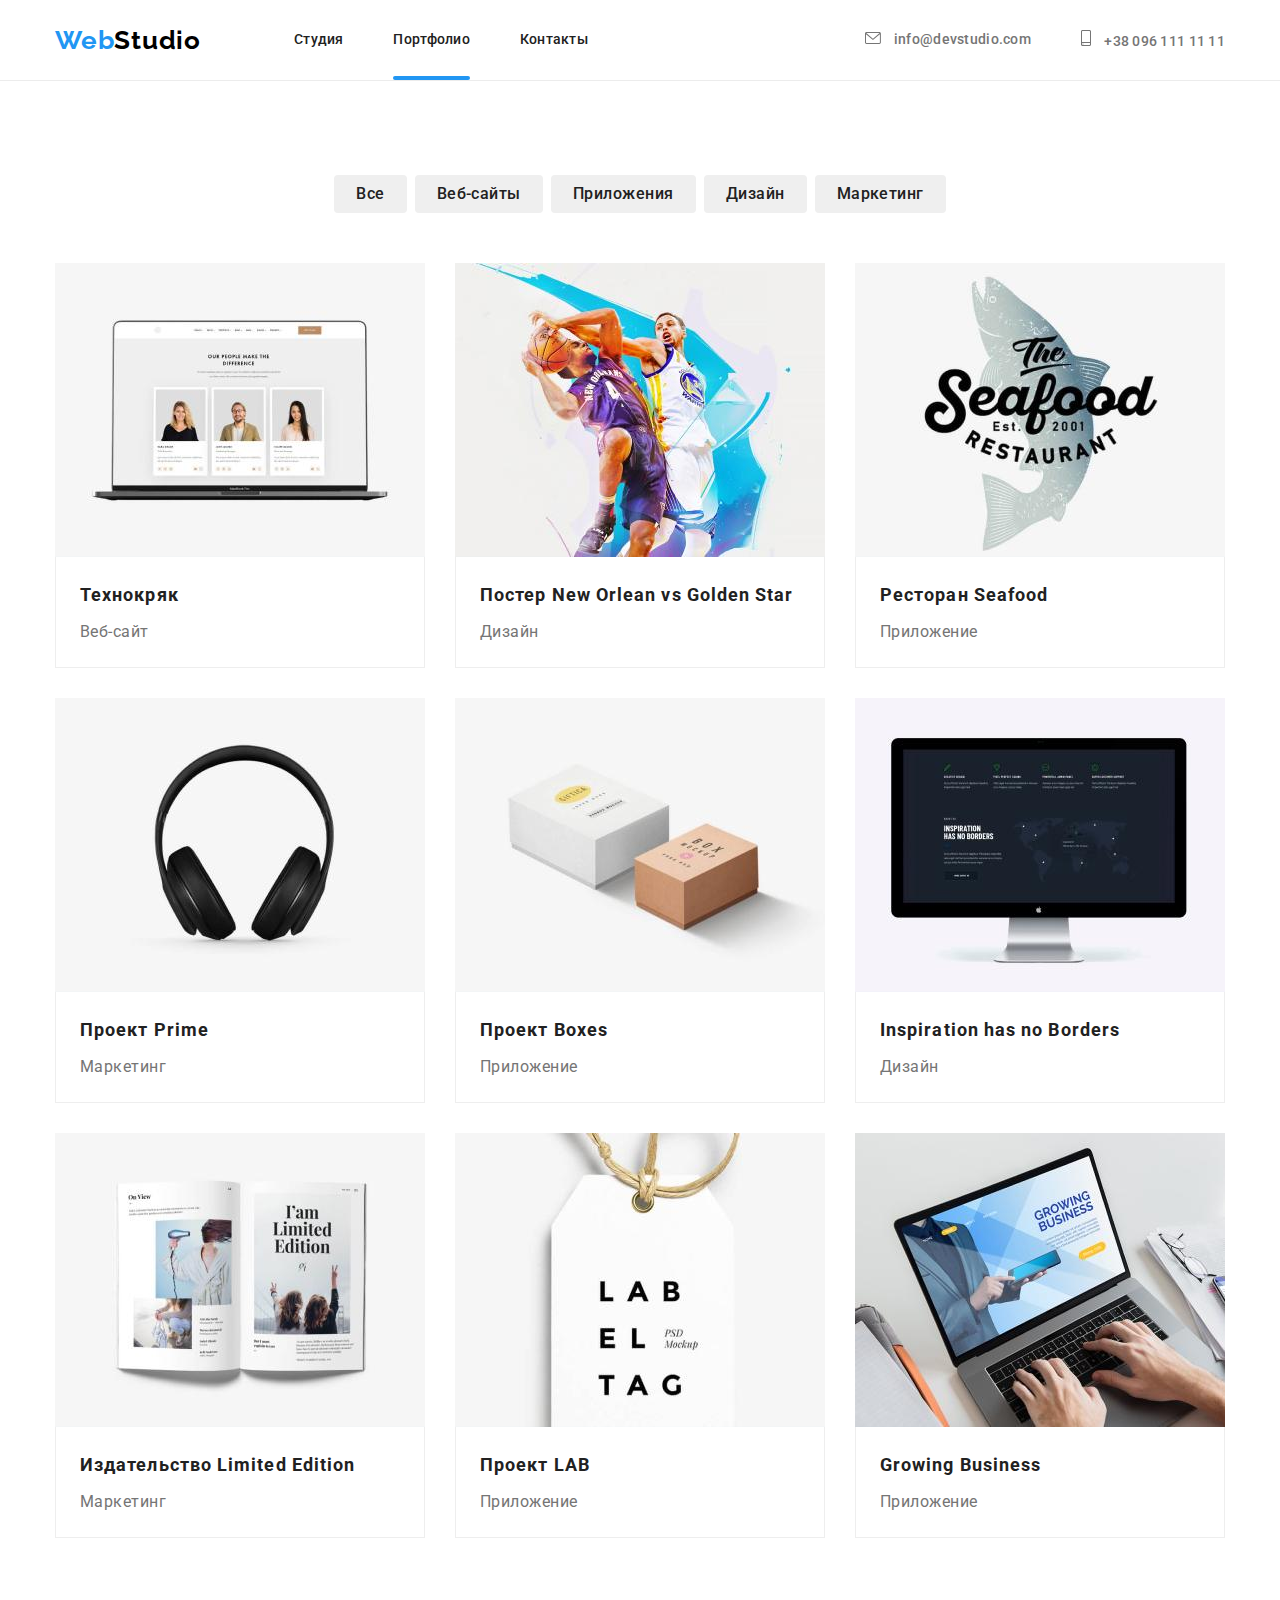
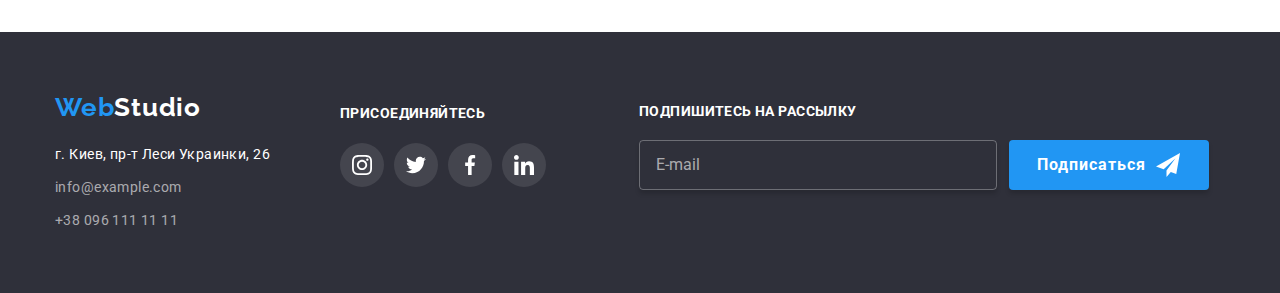
==== portfolio.html @ a926e2f0 "homework#7" ====
<!DOCTYPE html>
<html lang="ru">
  <head>
    <meta charset="UTF-8" />
    <meta http-equiv="X-UA-Compatible" content="IE=edge" />
    <meta name="viewport" content="width=device-width, initial-scale=1.0" />
    <link rel="preconnect" href="https://fonts.googleapis.com" />
    <link rel="preconnect" href="https://fonts.gstatic.com" crossorigin />
    <link
      href="https://fonts.googleapis.com/css2?family=Raleway:wght@700&family=Roboto:wght@400;500;700;900&display=swap"
      rel="stylesheet"
    />
    <title>Portfolio</title>
    <link
      rel="stylesheet"
      href="https://cdnjs.cloudflare.com/ajax/libs/modern-normalize/1.1.0/modern-normalize.css"
      integrity="sha512-Y0MM+V6ymRKN2zStTqzQ227DWhhp4Mzdo6gnlRnuaNCbc+YN/ZH0sBCLTM4M0oSy9c9VKiCvd4Jk44aCLrNS5Q=="
      crossorigin="anonymous"
      referrerpolicy="no-referrer"
    />
    <link rel="stylesheet" href="./css/styles.css" />
  </head>
  <body class="body">
    <header class="header-section">
      <div class="header container">
        <a href="./index.html" class="logo-link"
          ><span class="first-top-logo">Web</span><span class="second-top-logo">Studio</span></a
        >
        <nav>
          <ul class="nav-list">
            <li class="nav-item">
              <a href="./index.html" class="nav-item-link"
                ><span class="nav-item-text"> Студия</span></a
              >
            </li>
            <li class="nav-item">
              <a href="./portfolio.html" class="nav-item-link current"
                ><span class="nav-item-text">Портфолио</span></a
              >
            </li>
            <li class="nav-item">
              <a href="" class="nav-item-link"><span class="nav-item-text">Контакты</span></a>
            </li>
          </ul>
        </nav>
        <div class="contacts-top">
          <a href="mailto:info@devstudio.com" class="contacts-top-link mail">
            <svg class="contacts-top-icon" width="16" height="12">
              <use href="./images/icons.svg#icon-envelope"></use>
            </svg>
            <span>info@devstudio.com</span></a
          >
          <a href="tel:+380961111111" class="contacts-top-link tel">
            <svg class="contacts-top-icon" width="10" height="16">
              <use href="./images/icons.svg#icon-smartphone"></use>
            </svg>
            <span>+38 096 111 11 11</span></a
          >
        </div>
      </div>
    </header>
    <main>
      <!--Выбор разделов-->
      <section class="portfolio section">
        <div class="container">
          <h1 class="visually-hidden-portfolio">Выбор разделов</h1>
          <ul class="buttons">
            <li class="buttons-list-item">
              <button type="button" class="potrfolio-buttons">Все</button>
            </li>
            <li class="buttons-list-item">
              <button type="button" class="potrfolio-buttons">Веб-сайты</button>
            </li>
            <li class="buttons-list-item">
              <button type="button" class="potrfolio-buttons">Приложения</button>
            </li>
            <li class="buttons-list-item">
              <button type="button" class="potrfolio-buttons">Дизайн</button>
            </li>
            <li class="buttons-list-item">
              <button type="button" class="potrfolio-buttons">Маркетинг</button>
            </li>
          </ul>
          <h2 class="visually-hidden-portfolio">Список разделов</h2>
          <ul class="card">
            <li class="block-list-item">
              <div class="list-shadow">
                <div class="filter-hover-block">
                  <img src="./images/img2-1.jpg" alt="ноутбук со списком сотрудников" width="370" />
                  <p class="filter-hover-text">
                    Технокряк это современная площадка распространения коронавируса. Компании
                    используют эту платформу для цифрового шпионажа и атак на защищённые сервера
                    конкурентов.
                  </p>
                </div>
                <div class="border-item">
                  <h3 class="filter-title">Технокряк</h3>
                  <p class="filter-item">Веб-сайт</p>
                </div>
              </div>
            </li>
            <li class="block-list-item">
              <div class="list-shadow">
                <div class="filter-hover-block">
                  <img src="./images/img2-2.jpg" alt="красочная картинка" width="370" />
                  <p class="filter-hover-text">
                    Технокряк это современная площадка распространения коронавируса. Компании
                    используют эту платформу для цифрового шпионажа и атак на защищённые сервера
                    конкурентов.
                  </p>
                </div>
                <div class="border-item">
                  <h3 class="filter-title">Постер New Orlean vs Golden Star</h3>
                  <p class="filter-item">Дизайн</p>
                </div>
              </div>
            </li>
            <li class="block-list-item">
              <div class="list-shadow">
                <div class="filter-hover-block">
                  <img src="./images/img2-3.jpg" alt="логотип ресторана морской еды" width="370" />
                  <p class="filter-hover-text">
                    Технокряк это современная площадка распространения коронавируса. Компании
                    используют эту платформу для цифрового шпионажа и атак на защищённые сервера
                    конкурентов.
                  </p>
                </div>
                <div class="border-item">
                  <h3 class="filter-title">Ресторан Seafood</h3>
                  <p class="filter-item">Приложение</p>
                </div>
              </div>
            </li>
            <li class="block-list-item">
              <div class="list-shadow">
                <div class="filter-hover-block">
                  <img src="./images/img2-4.jpg" alt="наушники" width="370" />
                  <p class="filter-hover-text">
                    Технокряк это современная площадка распространения коронавируса. Компании
                    используют эту платформу для цифрового шпионажа и атак на защищённые сервера
                    конкурентов.
                  </p>
                </div>
                <div class="border-item">
                  <h3 class="filter-title">Проект Prime</h3>
                  <p class="filter-item">Маркетинг</p>
                </div>
              </div>
            </li>
            <li class="block-list-item">
              <div class="list-shadow">
                <div class="filter-hover-block">
                  <img src="./images/img2-5.jpg" alt="коробки" width="370" />
                  <p class="filter-hover-text">
                    Технокряк это современная площадка распространения коронавируса. Компании
                    используют эту платформу для цифрового шпионажа и атак на защищённые сервера
                    конкурентов.
                  </p>
                </div>
                <div class="border-item">
                  <h3 class="filter-title">Проект Boxes</h3>
                  <p class="filter-item">Приложение</p>
                </div>
              </div>
            </li>
            <li class="block-list-item">
              <div class="list-shadow">
                <div class="filter-hover-block">
                  <img src="./images/img2-6.jpg" alt="монитор с картой мира" width="370" />
                  <p class="filter-hover-text">
                    Технокряк это современная площадка распространения коронавируса. Компании
                    используют эту платформу для цифрового шпионажа и атак на защищённые сервера
                    конкурентов.
                  </p>
                </div>
                <div class="border-item">
                  <h3 class="filter-title">Inspiration has no Borders</h3>
                  <p class="filter-item">Дизайн</p>
                </div>
              </div>
            </li>
            <li class="block-list-item">
              <div class="list-shadow">
                <div class="filter-hover-block">
                  <img
                    src="./images/img2-7.jpg"
                    alt="раскрытый на какой-то странице журнал"
                    width="370"
                  />
                  <p class="filter-hover-text">
                    Технокряк это современная площадка распространения коронавируса. Компании
                    используют эту платформу для цифрового шпионажа и атак на защищённые сервера
                    конкурентов.
                  </p>
                </div>
                <div class="border-item">
                  <h3 class="filter-title">Издательство Limited Edition</h3>
                  <p class="filter-item">Маркетинг</p>
                </div>
              </div>
            </li>
            <li class="block-list-item">
              <div class="list-shadow">
                <div class="filter-hover-block">
                  <img src="./images/img2-8.jpg" alt="бирка товара" width="370" />
                  <p class="filter-hover-text">
                    Технокряк это современная площадка распространения коронавируса. Компании
                    используют эту платформу для цифрового шпионажа и атак на защищённые сервера
                    конкурентов.
                  </p>
                </div>
                <div class="border-item">
                  <h3 class="filter-title">Проект LAB</h3>
                  <p class="filter-item">Приложение</p>
                </div>
              </div>
            </li>
            <li class="block-list-item">
              <div class="list-shadow">
                <div class="filter-hover-block">
                  <img src="./images/img2-9.jpg" alt="работа за ноутбуком" width="370" />
                  <p class="filter-hover-text">
                    Технокряк это современная площадка распространения коронавируса. Компании
                    используют эту платформу для цифрового шпионажа и атак на защищённые сервера
                    конкурентов.
                  </p>
                </div>
                <div class="border-item">
                  <h3 class="filter-title">Growing Business</h3>
                  <p class="filter-item">Приложение</p>
                </div>
              </div>
            </li>
          </ul>
        </div>
      </section>
    </main>
    <footer class="footer-section">
      <div class="footer container">
        <div class="footer-block">
          <div class="logo-address-footer">
            <div class="footer-logo">
              <a href="./index.html" class="bottom-link"
                ><span class="first-bottom-logo">Web</span
                ><span class="second-bottom-logo">Studio</span></a
              >
            </div>
            <address>
              <div class="address-bottom">
                <ul class="address-list">
                  <li class="address-list-item">
                    <a
                      href="https://goo.gl/maps/Vf61pnLDupjKGq1i8"
                      target="_blank"
                      rel="norefferer
                noopeneer"
                      class="address-bottom-link"
                      ><span class="address-bottom-map">г. Киев, пр-т Леси Украинки, 26</span></a
                    >
                  </li>
                  <li class="address-list-item">
                    <a href="mailto:info@example.com" class="address-bottom-link"
                      ><span>info@example.com</span></a
                    >
                  </li>
                  <li class="address-list-item">
                    <a href="tel:+380961111111" class="address-bottom-link"
                      ><span> +38 096 111 11 11</span></a
                    >
                  </li>
                </ul>
              </div>
            </address>
          </div>
          <div class="footer-join">
            <span class="join-title">присоединяйтесь</span>
            <ul class="join-icon-list">
              <li class="join-list-item">
                <a href="" class="join-icon-link">
                  <svg class="footer-join-icon" width="20" height="20">
                    <use href="./images/icons.svg#icon-instagram"></use>
                  </svg>
                </a>
              </li>
              <li class="join-list-item">
                <a href="" class="join-icon-link">
                  <svg class="footer-join-icon" width="20" height="20">
                    <use href="./images/icons.svg#icon-twitter"></use>
                  </svg>
                </a>
              </li>
              <li class="join-list-item">
                <a href="" class="join-icon-link">
                  <svg class="footer-join-icon" width="20" height="20">
                    <use href="./images/icons.svg#icon-facebook"></use>
                  </svg>
                </a>
              </li>
              <li class="join-list-item">
                <a href="" class="join-icon-link">
                  <svg class="footer-join-icon" width="20" height="20">
                    <use href="./images/icons.svg#icon-linkedin"></use>
                  </svg>
                </a>
              </li>
            </ul>
          </div>
          <form action="#" name="subscribe" class="footer-form-subscribe">
            <div class="footer-subscribe">
              <label class="subscribe-title"
                >Подпишитесь на рассылку
                <input type="email" name="email" placeholder="E-mail" class="footer-input-mail" />
              </label>
              <div class="button-subscribe-block">
                <button type="submit" class="footer-button-subscribe">
                  Подписаться
                  <svg class="footer-subscribe-icon" width="24" height="24">
                    <use href="./images/icons.svg#icon-send"></use>
                  </svg>
                </button>
              </div>
            </div>
          </form>
        </div>
      </div>
    </footer>
  </body>
</html>
---- css/styles.css ----
:root {
  --body-main-color: #ffffff;
  --accent-color: #2196f3;
  --section-color: #2f303a;
  --main-text-color: #212121;
  --second-text-color: #757575;
  --third-text-color: #000000;
  --other-text-color: #ffffff;
  --other-bcg-color: #2196f3;
  --main-letter-spacing: 0.03em;
  --clients-logo-color: #afb1b8;
}

.body {
  font-family: 'Roboto', 'Raleway', sans-serif;
  background-color: var(--body-main-color);
}

h1,
h2,
h3,
h4,
h5,
h6,
p {
  margin: 0;
}

ul,
li {
  margin: 0;
  padding: 0;
}

.container {
  width: 1200px;
  padding-left: 15px;
  padding-right: 15px;
  margin: 0 auto;
}

.section {
  padding: 94px 0;
}

.section.no-padding {
  padding: 0 0;
}
.logo-link,
.nav-item-link,
.contacts-top-link,
.bottom-link,
.address-bottom-link {
  text-decoration: none;
}

.nav-item,
.property-item-list,
.work-list-item,
.team-list-item,
.address-list-item,
.buttons-list-item,
.block-list-item,
.clients-list,
.join-icon-list,
.team-list-social-block {
  list-style: none;
}

.nav-item-link:hover,
.nav-item-link:focus,
.nav-item-link:active,
.contacts-top-link:hover,
.contacts-top-link:focus,
.contacts-top-link:active,
.address-bottom-link:hover,
.address-bottom-link:focus,
.address-bottom-link:active,
.address-bottom-map:hover,
.address-bottom-map:focus,
.address-bottom-map:active {
  color: var(--accent-color);
  outline: none;
}

/*----------------хедер----------------------*/

.first-top-logo,
.second-top-logo {
  color: var(--other-bcg-color);
  font-family: Raleway;
  font-size: 26px;
  font-weight: 700;
  line-height: 1.19;
  letter-spacing: var(--main-letter-spacing);
  text-align: left;
}

.second-top-logo {
  color: var(--third-text-color);
}

.nav-item-link {
  position: relative;

  transition: color 250ms cubic-bezier(0.4, 0, 0.2, 1), outline 250ms cubic-bezier(0.4, 0, 0.2, 1);

  font-size: 14px;
  font-weight: 500;
  line-height: 1.14;
  letter-spacing: 0.02em;
  text-align: left;
  font-family: inherit;
  color: var(--main-text-color);
  padding-bottom: 32px;
  padding-top: 32px;
  display: block;
}

.contacts-top-link {
  color: var(--second-text-color);
  font-size: 14px;
  font-weight: 500;
  line-height: 1.14;
  letter-spacing: 0.02em;
  text-align: left;
}

.header-section {
  border-bottom: 1px solid #ececec;
}

.header.container {
  height: 80px;
  display: flex;
  align-items: center;
}

.nav-list {
  display: flex;
  justify-content: space-between;
  padding-inline-start: 0;
  margin-left: 93px;
  width: 294px;
}

.contacts-top {
  margin-left: auto;
  display: flex;
  align-items: center;
  justify-content: center;
}
.contacts-top-link.mail {
  margin-right: 50px;
}
.contacts-top-link {
  transition: color 250ms cubic-bezier(0.4, 0, 0.2, 1), outline 250ms cubic-bezier(0.4, 0, 0.2, 1);
}
.contacts-top-icon {
  margin-right: 10px;
  fill: currentColor;
}

.nav-item-link.current::after {
  content: '';
  position: absolute;
  width: 100%;
  height: 4px;
  left: 0;
  bottom: 0;
  background-color: var(--other-bcg-color);
  border-radius: 2px;
}

/*----------------главный раздел----------------------*/

.hero {
  background-color: var(--section-color);

  background-image: linear-gradient(rgba(47, 48, 58, 0.4), rgba(47, 48, 58, 0.4)),
    url(../images/Img-hero.jpg);
  background-repeat: no-repeat;
  background-size: cover;
  background-position: center;
}

.hero-container {
  height: 600px;
  text-align: center;
  padding-top: 200px;
  padding-bottom: 200px;
  align-items: center;
}

.hero-title {
  color: var(--other-text-color);
  font-size: 44px;
  font-weight: 900;
  line-height: 1.36;
  letter-spacing: 0.06em;
  text-transform: uppercase;
  width: 696px;
  margin: 0 auto;
}

.hero-buttons {
  color: var(--other-text-color);
  font-size: 16px;
  font-weight: 700;
  line-height: 1.88;
  letter-spacing: 0.06em;
  text-align: center;
  background-color: var(--other-bcg-color);
  cursor: pointer;
  box-sizing: border-box;
  border-radius: 4px;
  min-width: 200px;
  min-height: 50px;
  margin-top: 30px;
  border: none;
}

/*----------------характеристики----------------------*/

.property-title {
  color: var(--main-text-color);
  font-size: 14px;
  font-weight: 700;
  line-height: 1.21;
  letter-spacing: var(--main-letter-spacing);
  text-align: left;
  margin-bottom: 10px;
}

.property-text {
  color: var(--second-text-color);
  font-size: 14px;
  line-height: 1.71;
  letter-spacing: var(--main-letter-spacing);
  text-align: left;
}

.property-title-up {
  text-transform: uppercase;
}

.visually-hidden,
.visually-hidden-portfolio {
  position: absolute;
  white-space: nowrap;
  width: 1px;
  height: 1px;
  overflow: hidden;
  border: 0;
  padding: 0;
  clip: rect(0 0 0 0);
  clip-path: inset(50%);
  margin: -1px;
}

.property.section {
  padding-top: 94px;
}

.property-list {
  display: flex;
  margin-left: -30px;
  margin-bottom: -30px;
}

.property-item-list {
  flex-basis: calc((100% - 4 * 30px) / 4);
  margin-left: 30px;
  margin-bottom: 30px;
}

.property-item-icon {
  display: flex;
  align-items: center;
  justify-content: center;
  width: 270px;
  height: 120px;
  background-color: #f5f4fa;
  margin-bottom: 30px;
}

/*----------------занимаемся----------------------*/

.work.section {
  padding-top: 94px;
  padding-bottom: 94px;
}

.work-title {
  color: var(--main-text-color);
  font-size: 36px;
  font-weight: 700;
  line-height: 1.17;
  letter-spacing: var(--main-letter-spacing);
  text-align: center;
  margin-bottom: 50px;
}
.work-list {
  /* background-color: brown; */
  display: flex;
  margin-left: -30px;
  margin-bottom: -30px;
}

.work-list-item {
  flex-basis: calc((100%-3 * 30px) / 3);
  margin-left: 30px;
  margin-bottom: 30px;
}

.work-list-item-block > img {
  display: block;
  max-width: 100%;
  height: auto;
}

.work-list-item-block {
  position: relative;
}

.work-list-item-title {
  position: absolute;
  width: 100%;
  bottom: 0;
  right: 0;
  text-transform: uppercase;
  padding-top: 27px;
  padding-bottom: 27px;
  background-color: rgba(47, 48, 58, 0.8);

  color: var(--other-text-color);
  font-size: 14px;
  font-style: normal;
  line-height: 1.14;
  letter-spacing: 0.03em;
  text-align: center;
}

/*----------------команда----------------------*/
.team-title {
  color: var(--main-text-color);
  font-size: 36px;
  font-weight: 700;
  line-height: 1.17;
  letter-spacing: var(--main-letter-spacing);
  text-align: center;
  font-family: Roboto;
  margin-bottom: 50px;
}

.team-name {
  color: var(--main-text-color);
  font-size: 16px;
  font-weight: 500;
  line-height: 1.19;
  letter-spacing: var(--main-letter-spacing);
  text-align: center;
  margin-top: 30px;
}

.team-ocupation {
  color: var(--second-text-color);
  font-size: 16px;
  line-height: 1.19;
  letter-spacing: var(--main-letter-spacing);
  text-align: center;
  margin-top: 10px;
}
.team.section {
  background-color: #f5f4fa;
  padding-bottom: 94px;
  padding-top: 94px;
}

.team-list {
  display: flex;
  margin-left: -30px;
  margin-bottom: -30px;
  border-top: 94px;
  /* background-color: brown; */
}

.team-list-item {
  flex-basis: calc((100% - 4 * 30px) / 4);
  margin-left: 30px;
  margin-bottom: 30px;
}

.team-list-item > img {
  display: block;
  max-width: 100%;
  height: auto;
}
.team-list-block {
  background-color: var(--body-main-color);
  padding-bottom: 30px;
  box-shadow: 0px 2px 1px 0px rgba(0, 0, 0, 0.2), 0px 1px 1px 0px rgba(0, 0, 0, 0.14),
    0px 1px 3px 0px rgba(0, 0, 0, 0.12);
}

.team-list-social-block {
  margin-top: 16px;
  display: flex;
  justify-content: center;
}
.team-list-social-item {
  width: 44px;
  height: 44px;
}
.team-list-social-item + .team-list-social-item {
  margin-left: 10px;
}

.team-list-social-link {
  width: 100%;
  height: 100%;
  border-radius: 50%;
  display: flex;
  align-items: center;
  justify-content: center;
  background-color: var(--body-main-color);
  color: var(--clients-logo-color);

  transition: color 250ms cubic-bezier(0.4, 0, 0.2, 1),
    background-color 250ms cubic-bezier(0.4, 0, 0.2, 1), outline 250ms cubic-bezier(0.4, 0, 0.2, 1);
}

.team-list-icon-link {
  fill: currentColor;
}

.team-list-social-link:hover,
.team-list-social-link:focus {
  background-color: var(--accent-color);
  color: var(--body-main-color);
  outline: none;
}

/*----------------клиенты----------------------*/

.clients.section {
  padding-bottom: 94px;
  padding-top: 94px;
}

.clients-title {
  color: var(--main-text-color);
  font-size: 36px;
  font-style: normal;
  font-weight: 700;
  line-height: 1.17;
  letter-spacing: 0.03em;
  text-align: center;
  margin-bottom: 50px;
}

.clients-list {
  display: flex;
  justify-content: center;
  margin-left: -30px;
  margin-bottom: -30px;
}

.clients-list-item {
  flex-basis: calc((100% - 6 * 30px) / 6);
  margin-left: 30px;
  margin-bottom: 30px;
  width: 170px;
  height: 92px;
  border: 1px solid var(--clients-logo-color);
  border-radius: 4px;

  transition: border-color 250ms cubic-bezier(0.4, 0, 0.2, 1);
}
.clients-list-item:first-child {
  margin-left: 0;
}

.clients-list-link {
  width: 100%;
  height: 100%;
  display: flex;
  align-items: center;
  justify-content: center;
  color: var(--clients-logo-color);
  /* border: 1px solid var(--clients-logo-color); */

  transition: fill 250ms cubic-bezier(0.4, 0, 0.2, 1);
}

.clients-list-icon {
  fill: currentColor;
  /* border-color: currentColor; */
}

.clients-list-link:hover .clients-list-icon,
.clients-list-link:focus .clients-list-icon {
  fill: var(--accent-color);
  /* border-color: var(--accent-color); */
}

.clients-list-item:hover,
.clients-list-item:focus {
  border-color: var(--accent-color);
}

/*----------------футер----------------------*/

.footer-block {
  display: flex;
}

.footer-section {
  background-color: var(--section-color);
  padding-bottom: 60px;
}

.first-bottom-logo,
.second-bottom-logo {
  color: var(--other-bcg-color);
  font-family: Raleway;
  font-size: 26px;
  font-weight: 700;
  line-height: 1.19;
  letter-spacing: var(--main-letter-spacing);
  text-align: left;
}
.second-bottom-logo {
  color: var(--other-text-color);
}

.address-bottom-map {
  color: var(--other-text-color);
  font-size: 14px;
  font-style: normal;
  line-height: 1.7;
  letter-spacing: var(--main-letter-spacing);
  text-align: left;
  transition: color 250ms cubic-bezier(0.4, 0, 0.2, 1), outline 250ms cubic-bezier(0.4, 0, 0.2, 1);
}

.address-bottom-link {
  color: rgba(255, 255, 255, 0.6);
  font-size: 14px;
  font-style: normal;
  line-height: 1.7;
  letter-spacing: var(--main-letter-spacing);
  text-align: left;

  transition: color 250ms cubic-bezier(0.4, 0, 0.2, 1), outline 250ms cubic-bezier(0.4, 0, 0.2, 1);
}

.logo-address-footer {
  margin-top: 60px;
}

.address-bottom {
  margin-top: 20px;
}

.address-list-item:not(:first-child) {
  margin-top: 9px;
}

.join-title {
  color: var(--other-text-color);
  text-transform: uppercase;
  font-size: 14px;
  font-weight: 700;
  line-height: 1.14;
  letter-spacing: 0.03em;
  text-align: left;
}

.footer-join {
  margin-left: 70px;
  margin-top: 72px;
  display: block;
  align-items: center;
}

.join-icon-list {
  margin-top: 20px;
  display: flex;
  justify-content: center;
  align-items: center;
}

.join-list-item {
  width: 44px;
  height: 44px;
}

.join-list-item + .join-list-item {
  margin-left: 10px;
}

.join-icon-link {
  width: 100%;
  height: 100%;
  border-radius: 50%;
  display: flex;
  align-items: center;
  justify-content: center;
  background-color: rgba(255, 255, 255, 0.1);
  color: var(--other-text-color);

  transition: background-color 250ms cubic-bezier(0.4, 0, 0.2, 1),
    outline 250ms cubic-bezier(0.4, 0, 0.2, 1);
}

.footer-join-icon {
  fill: currentColor;
}

.join-icon-link:hover,
.join-icon-link:focus {
  background-color: var(--accent-color);
  outline: none;
}

/* --------------------subscribe------------------------ */

.footer-form-subscribe {
  margin-left: 93px;
  margin-top: 72px;
}

.subscribe-title {
  color: var(--other-text-color);
  font-size: 14px;
  font-weight: 700;
  line-height: 1.14;
  letter-spacing: 0.03em;
  text-align: left;
  text-transform: uppercase;
}

.footer-input-mail {
  display: block;
  width: 358px;
  height: 50px;
  margin-right: 12px;
  margin-top: 20px;
  padding: 15px 16px;
  background-color: transparent;
  border: 1px solid rgba(255, 255, 255, 0.3);
  border-radius: 4px;
  box-shadow: 0px 4px 4px rgba(0, 0, 0, 0.15);
  color: var(--other-text-color);
}

.footer-input-mail::placeholder {
  font-size: 16px;
  line-height: 1.25;
  color: rgba(255, 255, 255, 0.6);
}

.footer-subscribe {
  display: flex;
}

.button-subscribe-block {
  display: flex;
  justify-content: center;
  align-items: center;
}
.footer-button-subscribe {
  width: 200px;
  height: 50px;
  margin-top: 36px;
  background-color: var(--other-bcg-color);
  box-shadow: 0px 4px 4px rgba(0, 0, 0, 0.15);
  border-radius: 4px;
  color: var(--other-text-color);
  font-size: 16px;
  font-weight: 700;
  line-height: 1.88;
  letter-spacing: 0.06em;
  text-align: center;
  cursor: pointer;
  border: none;
  padding: 10px 28px;
  display: flex;
  align-items: center;
}

.footer-subscribe-icon {
  fill: var(--other-text-color);
  margin-left: 10px;
}

/* -----------------------backdrop & modal----------------------- */
.backdrop {
  position: fixed;
  width: 100vw;
  height: 100vh;
  left: 0;
  top: 0;
  background-color: rgba(0, 0, 0, 0.2);
  transition: visibility 500ms linear, opacity 500ms linear;
}

.backdrop.is-hidden .modal {
  transform: translate(-50%, -50%) rotatey(1turn);
}

.modal {
  position: absolute;
  width: 528px;
  min-height: 600px;
  background-color: var(--body-main-color);
  border-radius: 4px;
  box-shadow: 0px 4px 4px 0px rgba(0, 0, 0, 0.25);

  left: 50%;
  top: 50%;
  transition: transform 500ms linear;
  transform: translate(-50%, -50%);
  padding: 40px;
}

.modal-close {
  position: absolute;
  top: 8px;
  right: 8px;
  width: 30px;
  height: 30px;
  border-radius: 50px;
  background-color: transparent;
  border: 1px solid rgba(0, 0, 0, 0.1);
  display: flex;
  justify-content: center;
  align-items: center;
  cursor: pointer;
  color: var(--third-text-color);
  transition: color 250ms cubic-bezier(0.4, 0, 0.2, 1);
}

.modal-close-icon {
  fill: currentColor;
}
.modal-close:hover {
  color: var(--accent-color);
}

.is-hidden {
  visibility: hidden;
  opacity: 0;
  pointer-events: none;
}

.modal-form-title {
  color: var(--main-text-color);
  font-size: 20px;
  font-weight: 700;
  line-height: 1.15;
  letter-spacing: 0.03em;
  text-align: center;
}

.modal-form {
  margin-top: 12px;
}

.modal-form-block + .modal-form-block {
  margin-top: 10px;
}
.modal-form-name {
  color: var(--second-text-color);
  font-size: 12px;
  line-height: 1.17;
  letter-spacing: 0.01em;
  text-align: left;
}
.modal-form-input {
  position: relative;
  color: var(--main-text-color);
  transition: color 250ms cubic-bezier(0.4, 0, 0.2, 1);
}

.modal-form-input:focus-within {
  color: var(--accent-color);
}
.customer-input {
  margin-top: 4px;
  height: 40px;
  width: 100%;
  border: 1px solid rgba(33, 33, 33, 0.2);
  border-radius: 4px;
  cursor: pointer;
  transition: border 250ms cubic-bezier(0.4, 0, 0.2, 1), outline 250ms cubic-bezier(0.4, 0, 0.2, 1);
  padding-left: 42px;
  color: var(--main-text-color);
}

.customer-input:focus {
  border: 1px solid var(--accent-color);
  outline: none;
}

.customer-input.comment {
  resize: none;
  padding: 12px 16px;
  height: 120px;
  font-size: 14px;
  line-height: 1.14;
  letter-spacing: 0.01em;
}
.customer-input.comment::placeholder {
  color: rgba(117, 117, 117, 0.5);
  font-size: 12px;
  line-height: 1.17;
  letter-spacing: 0.01em;
  text-align: left;
}
.modal-form-icon {
  position: absolute;
  top: 50%;
  left: 12px;
  transform: translateY(-50%);
  fill: currentColor;
}

.modal-check-policy {
  margin-top: 20px;
  margin-left: auto;
  margin-right: auto;
  display: flex;
  align-items: center;
}
.modal-check-title {
  color: var(--second-text-color);
  font-size: 14px;
  line-height: 1.71;
  letter-spacing: 0.03em;
  text-align: left;
  display: flex;
  align-items: center;
  margin-left: auto;
  margin-right: auto;
}

.checkbox-label {
  width: 16px;
  height: 15px;
  border: 2px solid var(--main-text-color);
  border-radius: 2px;
  margin-right: 9px;
  display: flex;
  justify-content: center;
  align-items: center;
  transition: border 250ms cubic-bezier(0.4, 0, 0.2, 1),
    background-color 250ms cubic-bezier(0.4, 0, 0.2, 1);
}

.modal-check-icon {
  fill: var(--other-text-color);
}
.policy-contract {
  color: var(--accent-color);
}

.modal-checkbox:focus + .checkbox-label {
  width: 16px;
  height: 15px;
  border: 2px solid var(--accent-color);
}

.modal-checkbox:checked + .checkbox-label {
  background-color: var(--accent-color);
  border: none;
}

.modal-button-submit {
  margin-top: 30px;
  min-width: 200px;
  min-height: 50px;
  background-color: var(--other-bcg-color);
  box-shadow: 0px 4px 4px rgba(0, 0, 0, 0.15);
  border-radius: 4px;
  border: none;
  color: var(--other-text-color);
  font-family: Roboto;
  font-size: 16px;
  font-weight: 700;
  line-height: 1.88;
  letter-spacing: 0.06em;
  text-align: center;
  cursor: pointer;
  display: block;
  margin-left: auto;
  margin-right: auto;
}
/*----------------портфолио----------------------*/

.potrfolio-buttons {
  color: var(--main-text-color);
  font-size: 16px;
  font-weight: 500;
  line-height: 1.63;
  letter-spacing: var(--main-letter-spacing);
  text-align: center;
  border: none;
  border-radius: 4px;
  cursor: pointer;
  font-family: inherit;
  padding: 6px 22px;
  transition: color 250ms cubic-bezier(0.4, 0, 0.2, 1),
    background-color 250ms cubic-bezier(0.4, 0, 0.2, 1), outline 250ms cubic-bezier(0.4, 0, 0.2, 1),
    box-shadow 250ms cubic-bezier(0.4, 0, 0.2, 1);
}

.potrfolio-buttons:hover,
.potrfolio-buttons:focus,
.potrfolio-buttons:active {
  color: var(--other-text-color);
  background-color: var(--other-bcg-color);
  outline: none;
  box-shadow: 0px 2px 2px 0px rgba(0, 0, 0, 0.12), 0px 1px 2px 0px rgba(0, 0, 0, 0.08),
    0px 3px 1px 0px rgba(0, 0, 0, 0.1);
}

.filter-title {
  color: var(--main-text-color);
  font-size: 18px;
  font-weight: 700;
  line-height: 2;
  letter-spacing: 0.06em;
  text-align: left;
  margin-bottom: 4px;
}

.filter-item {
  color: var(--second-text-color);
  font-size: 16px;
  line-height: 1.88;
  letter-spacing: var(--main-letter-spacing);
  text-align: left;
}

.buttons {
  display: flex;
  justify-content: center;
  align-items: flex-start;
  margin-left: auto;
  margin-right: auto;
}

.buttons-list-item {
  margin-right: 8px;
}

.buttons-list-item:last-child {
  margin-right: 0;
}

.card {
  display: flex;
  flex-wrap: wrap;
  margin-top: 50px;
  margin-left: -30px;
  margin-bottom: -30px;
}

.block-list-item {
  flex-basis: calc((100% - 3 * 30px) / 3);
  margin-left: 30px;
  margin-bottom: 30px;
}

.filter-hover-block > img {
  display: block;
  max-width: 100%;
  height: auto;
}

.list-shadow:hover {
  cursor: pointer;
  box-shadow: 1px 4px 6px 0px rgba(0, 0, 0, 0.16), 0px 4px 4px 0px rgba(0, 0, 0, 0.06),
    0px 1px 1px 0px rgba(0, 0, 0, 0.12);
}

.border-item {
  border: 1px solid #eeeeee;
  border-top: none;
  padding: 20px 24px;
}

.filter-hover-block {
  position: relative;
  overflow: hidden;
}

.filter-hover-text {
  position: absolute;
  width: 100%;
  height: 100%;
  top: 0;
  left: 0;
  transform: translateY(100%);
  transition: transform 250ms cubic-bezier(0.4, 0, 0.2, 1);

  padding: 63px 24px;
  color: var(--other-text-color);
  font-size: 18px;
  line-height: 1.56;
  letter-spacing: 0.03em;
  text-align: left;
  background-color: rgba(33, 150, 243, 0.9);
}

.block-list-item:hover .filter-hover-text,
.block-list-item:focus .filter-hover-text {
  transform: translateY(0);
}
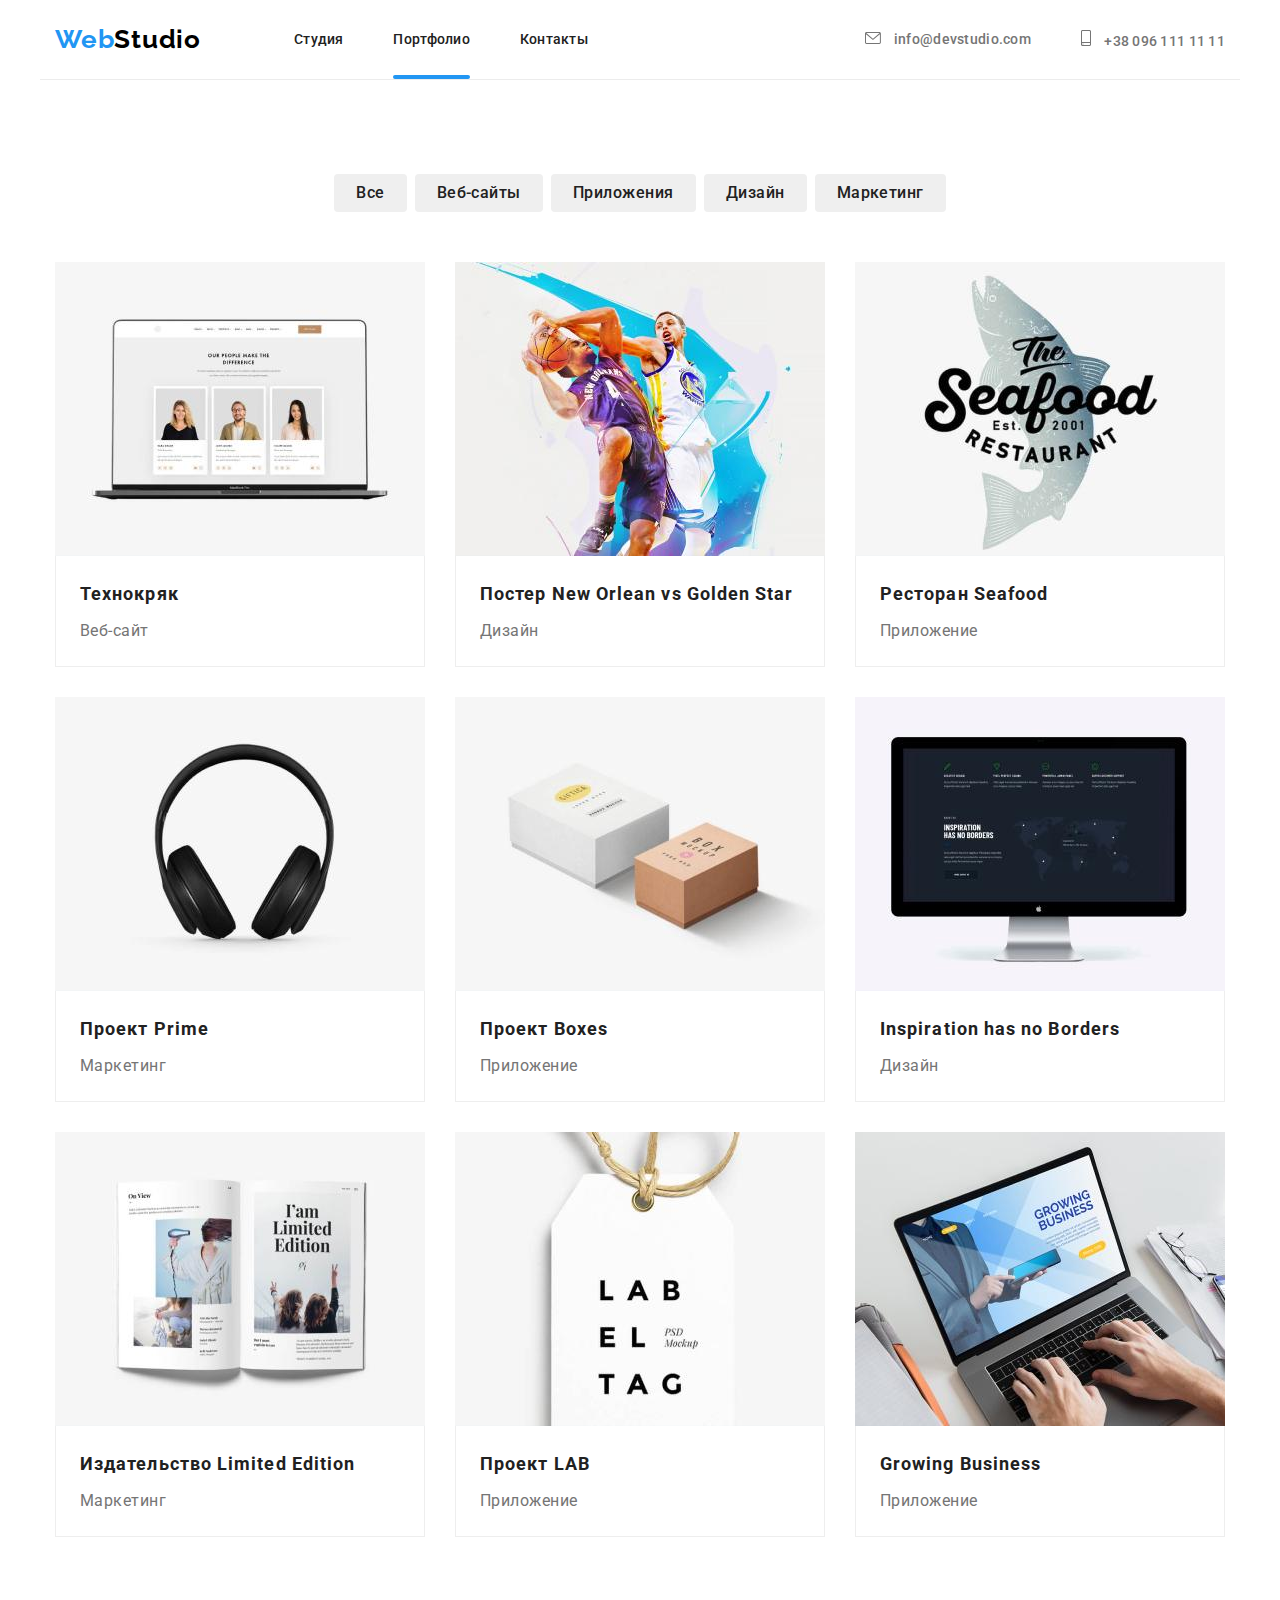
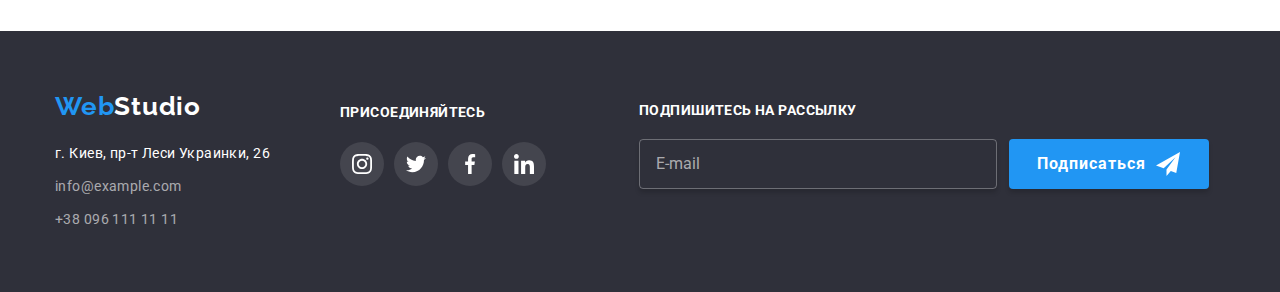
==== commit 44dfbb8d: "homework#7" ====
--- a/portfolio.html
+++ b/portfolio.html
@@ -19,39 +19,40 @@
       referrerpolicy="no-referrer"
     />
     <link rel="stylesheet" href="./css/styles.css" />
+    <link rel="stylesheet" href="./css/main.min.css" />
   </head>
   <body class="body">
     <header class="header-section">
       <div class="header container">
-        <a href="./index.html" class="logo-link"
-          ><span class="first-top-logo">Web</span><span class="second-top-logo">Studio</span></a
+        <a href="./index.html" class="logo__link"
+          ><span class="first-logo">Web</span><span class="second-logo top-logo">Studio</span></a
         >
         <nav>
           <ul class="nav-list">
-            <li class="nav-item">
-              <a href="./index.html" class="nav-item-link"
-                ><span class="nav-item-text"> Студия</span></a
+            <li class="nav-list__item">
+              <a href="./index.html" class="nav-list__link"
+                ><span class="nav-list__text"> Студия</span></a
               >
             </li>
-            <li class="nav-item">
-              <a href="./portfolio.html" class="nav-item-link current"
-                ><span class="nav-item-text">Портфолио</span></a
+            <li class="nav-list__item">
+              <a href="./portfolio.html" class="nav-list__link current"
+                ><span class="nav-list__text">Портфолио</span></a
               >
             </li>
-            <li class="nav-item">
-              <a href="" class="nav-item-link"><span class="nav-item-text">Контакты</span></a>
+            <li class="nav-list__item">
+              <a href="" class="nav-list__link"><span class="nav-list__text">Контакты</span></a>
             </li>
           </ul>
         </nav>
         <div class="contacts-top">
-          <a href="mailto:info@devstudio.com" class="contacts-top-link mail">
-            <svg class="contacts-top-icon" width="16" height="12">
+          <a href="mailto:info@devstudio.com" class="contacts-top__link mail">
+            <svg class="contacts-top__icon" width="16" height="12">
               <use href="./images/icons.svg#icon-envelope"></use>
             </svg>
             <span>info@devstudio.com</span></a
           >
-          <a href="tel:+380961111111" class="contacts-top-link tel">
-            <svg class="contacts-top-icon" width="10" height="16">
+          <a href="tel:+380961111111" class="contacts-top__link tel">
+            <svg class="contacts-top__icon" width="10" height="16">
               <use href="./images/icons.svg#icon-smartphone"></use>
             </svg>
             <span>+38 096 111 11 11</span></a
@@ -61,173 +62,173 @@
     </header>
     <main>
       <!--Выбор разделов-->
-      <section class="portfolio section">
+      <section class="section portfolio">
         <div class="container">
-          <h1 class="visually-hidden-portfolio">Выбор разделов</h1>
-          <ul class="buttons">
-            <li class="buttons-list-item">
-              <button type="button" class="potrfolio-buttons">Все</button>
-            </li>
-            <li class="buttons-list-item">
-              <button type="button" class="potrfolio-buttons">Веб-сайты</button>
-            </li>
-            <li class="buttons-list-item">
-              <button type="button" class="potrfolio-buttons">Приложения</button>
-            </li>
-            <li class="buttons-list-item">
-              <button type="button" class="potrfolio-buttons">Дизайн</button>
-            </li>
-            <li class="buttons-list-item">
-              <button type="button" class="potrfolio-buttons">Маркетинг</button>
+          <h1 class="visually-hidden">Выбор разделов</h1>
+          <ul class="filter-list">
+            <li class="filter-list__item">
+              <button type="button" class="filter-list__button">Все</button>
+            </li>
+            <li class="filter-list__item">
+              <button type="button" class="filter-list__button">Веб-сайты</button>
+            </li>
+            <li class="filter-list__item">
+              <button type="button" class="filter-list__button">Приложения</button>
+            </li>
+            <li class="filter-list__item">
+              <button type="button" class="filter-list__button">Дизайн</button>
+            </li>
+            <li class="filter-list__item">
+              <button type="button" class="filter-list__button">Маркетинг</button>
             </li>
           </ul>
-          <h2 class="visually-hidden-portfolio">Список разделов</h2>
-          <ul class="card">
-            <li class="block-list-item">
-              <div class="list-shadow">
-                <div class="filter-hover-block">
+          <h2 class="visually-hidden">Список разделов</h2>
+          <ul class="cards-list">
+            <li class="cards-list__item">
+              <div class="cards-list__shadow">
+                <div class="cards-list__hover-block">
                   <img src="./images/img2-1.jpg" alt="ноутбук со списком сотрудников" width="370" />
-                  <p class="filter-hover-text">
-                    Технокряк это современная площадка распространения коронавируса. Компании
-                    используют эту платформу для цифрового шпионажа и атак на защищённые сервера
-                    конкурентов.
-                  </p>
-                </div>
-                <div class="border-item">
-                  <h3 class="filter-title">Технокряк</h3>
-                  <p class="filter-item">Веб-сайт</p>
-                </div>
-              </div>
-            </li>
-            <li class="block-list-item">
-              <div class="list-shadow">
-                <div class="filter-hover-block">
+                  <p class="cards-list__text">
+                    Технокряк это современная площадка распространения коронавируса. Компании
+                    используют эту платформу для цифрового шпионажа и атак на защищённые сервера
+                    конкурентов.
+                  </p>
+                </div>
+                <div class="cards-list__border">
+                  <h3 class="cards-list__title">Технокряк</h3>
+                  <p class="cards-list__label">Веб-сайт</p>
+                </div>
+              </div>
+            </li>
+            <li class="cards-list__item">
+              <div class="cards-list__shadow">
+                <div class="cards-list__hover-block">
                   <img src="./images/img2-2.jpg" alt="красочная картинка" width="370" />
-                  <p class="filter-hover-text">
-                    Технокряк это современная площадка распространения коронавируса. Компании
-                    используют эту платформу для цифрового шпионажа и атак на защищённые сервера
-                    конкурентов.
-                  </p>
-                </div>
-                <div class="border-item">
-                  <h3 class="filter-title">Постер New Orlean vs Golden Star</h3>
-                  <p class="filter-item">Дизайн</p>
-                </div>
-              </div>
-            </li>
-            <li class="block-list-item">
-              <div class="list-shadow">
-                <div class="filter-hover-block">
+                  <p class="cards-list__text">
+                    Технокряк это современная площадка распространения коронавируса. Компании
+                    используют эту платформу для цифрового шпионажа и атак на защищённые сервера
+                    конкурентов.
+                  </p>
+                </div>
+                <div class="cards-list__border">
+                  <h3 class="cards-list__title">Постер New Orlean vs Golden Star</h3>
+                  <p class="cards-list__label">Дизайн</p>
+                </div>
+              </div>
+            </li>
+            <li class="cards-list__item">
+              <div class="cards-list__shadow">
+                <div class="cards-list__hover-block">
                   <img src="./images/img2-3.jpg" alt="логотип ресторана морской еды" width="370" />
-                  <p class="filter-hover-text">
-                    Технокряк это современная площадка распространения коронавируса. Компании
-                    используют эту платформу для цифрового шпионажа и атак на защищённые сервера
-                    конкурентов.
-                  </p>
-                </div>
-                <div class="border-item">
-                  <h3 class="filter-title">Ресторан Seafood</h3>
-                  <p class="filter-item">Приложение</p>
-                </div>
-              </div>
-            </li>
-            <li class="block-list-item">
-              <div class="list-shadow">
-                <div class="filter-hover-block">
+                  <p class="cards-list__text">
+                    Технокряк это современная площадка распространения коронавируса. Компании
+                    используют эту платформу для цифрового шпионажа и атак на защищённые сервера
+                    конкурентов.
+                  </p>
+                </div>
+                <div class="cards-list__border">
+                  <h3 class="cards-list__title">Ресторан Seafood</h3>
+                  <p class="cards-list__label">Приложение</p>
+                </div>
+              </div>
+            </li>
+            <li class="cards-list__item">
+              <div class="cards-list__shadow">
+                <div class="cards-list__hover-block">
                   <img src="./images/img2-4.jpg" alt="наушники" width="370" />
-                  <p class="filter-hover-text">
-                    Технокряк это современная площадка распространения коронавируса. Компании
-                    используют эту платформу для цифрового шпионажа и атак на защищённые сервера
-                    конкурентов.
-                  </p>
-                </div>
-                <div class="border-item">
-                  <h3 class="filter-title">Проект Prime</h3>
-                  <p class="filter-item">Маркетинг</p>
-                </div>
-              </div>
-            </li>
-            <li class="block-list-item">
-              <div class="list-shadow">
-                <div class="filter-hover-block">
+                  <p class="cards-list__text">
+                    Технокряк это современная площадка распространения коронавируса. Компании
+                    используют эту платформу для цифрового шпионажа и атак на защищённые сервера
+                    конкурентов.
+                  </p>
+                </div>
+                <div class="cards-list__border">
+                  <h3 class="cards-list__title">Проект Prime</h3>
+                  <p class="cards-list__label">Маркетинг</p>
+                </div>
+              </div>
+            </li>
+            <li class="cards-list__item">
+              <div class="cards-list__shadow">
+                <div class="cards-list__hover-block">
                   <img src="./images/img2-5.jpg" alt="коробки" width="370" />
-                  <p class="filter-hover-text">
-                    Технокряк это современная площадка распространения коронавируса. Компании
-                    используют эту платформу для цифрового шпионажа и атак на защищённые сервера
-                    конкурентов.
-                  </p>
-                </div>
-                <div class="border-item">
-                  <h3 class="filter-title">Проект Boxes</h3>
-                  <p class="filter-item">Приложение</p>
-                </div>
-              </div>
-            </li>
-            <li class="block-list-item">
-              <div class="list-shadow">
-                <div class="filter-hover-block">
+                  <p class="cards-list__text">
+                    Технокряк это современная площадка распространения коронавируса. Компании
+                    используют эту платформу для цифрового шпионажа и атак на защищённые сервера
+                    конкурентов.
+                  </p>
+                </div>
+                <div class="cards-list__border">
+                  <h3 class="cards-list__title">Проект Boxes</h3>
+                  <p class="cards-list__label">Приложение</p>
+                </div>
+              </div>
+            </li>
+            <li class="cards-list__item">
+              <div class="cards-list__shadow">
+                <div class="cards-list__hover-block">
                   <img src="./images/img2-6.jpg" alt="монитор с картой мира" width="370" />
-                  <p class="filter-hover-text">
-                    Технокряк это современная площадка распространения коронавируса. Компании
-                    используют эту платформу для цифрового шпионажа и атак на защищённые сервера
-                    конкурентов.
-                  </p>
-                </div>
-                <div class="border-item">
-                  <h3 class="filter-title">Inspiration has no Borders</h3>
-                  <p class="filter-item">Дизайн</p>
-                </div>
-              </div>
-            </li>
-            <li class="block-list-item">
-              <div class="list-shadow">
-                <div class="filter-hover-block">
+                  <p class="cards-list__text">
+                    Технокряк это современная площадка распространения коронавируса. Компании
+                    используют эту платформу для цифрового шпионажа и атак на защищённые сервера
+                    конкурентов.
+                  </p>
+                </div>
+                <div class="cards-list__border">
+                  <h3 class="cards-list__title">Inspiration has no Borders</h3>
+                  <p class="cards-list__label">Дизайн</p>
+                </div>
+              </div>
+            </li>
+            <li class="cards-list__item">
+              <div class="cards-list__shadow">
+                <div class="cards-list__hover-block">
                   <img
                     src="./images/img2-7.jpg"
                     alt="раскрытый на какой-то странице журнал"
                     width="370"
                   />
-                  <p class="filter-hover-text">
-                    Технокряк это современная площадка распространения коронавируса. Компании
-                    используют эту платформу для цифрового шпионажа и атак на защищённые сервера
-                    конкурентов.
-                  </p>
-                </div>
-                <div class="border-item">
-                  <h3 class="filter-title">Издательство Limited Edition</h3>
-                  <p class="filter-item">Маркетинг</p>
-                </div>
-              </div>
-            </li>
-            <li class="block-list-item">
-              <div class="list-shadow">
-                <div class="filter-hover-block">
+                  <p class="cards-list__text">
+                    Технокряк это современная площадка распространения коронавируса. Компании
+                    используют эту платформу для цифрового шпионажа и атак на защищённые сервера
+                    конкурентов.
+                  </p>
+                </div>
+                <div class="cards-list__border">
+                  <h3 class="cards-list__title">Издательство Limited Edition</h3>
+                  <p class="cards-list__label">Маркетинг</p>
+                </div>
+              </div>
+            </li>
+            <li class="cards-list__item">
+              <div class="cards-list__shadow">
+                <div class="cards-list__hover-block">
                   <img src="./images/img2-8.jpg" alt="бирка товара" width="370" />
-                  <p class="filter-hover-text">
-                    Технокряк это современная площадка распространения коронавируса. Компании
-                    используют эту платформу для цифрового шпионажа и атак на защищённые сервера
-                    конкурентов.
-                  </p>
-                </div>
-                <div class="border-item">
-                  <h3 class="filter-title">Проект LAB</h3>
-                  <p class="filter-item">Приложение</p>
-                </div>
-              </div>
-            </li>
-            <li class="block-list-item">
-              <div class="list-shadow">
-                <div class="filter-hover-block">
+                  <p class="cards-list__text">
+                    Технокряк это современная площадка распространения коронавируса. Компании
+                    используют эту платформу для цифрового шпионажа и атак на защищённые сервера
+                    конкурентов.
+                  </p>
+                </div>
+                <div class="cards-list__border">
+                  <h3 class="cards-list__title">Проект LAB</h3>
+                  <p class="cards-list__label">Приложение</p>
+                </div>
+              </div>
+            </li>
+            <li class="cards-list__item">
+              <div class="cards-list__shadow">
+                <div class="cards-list__hover-block">
                   <img src="./images/img2-9.jpg" alt="работа за ноутбуком" width="370" />
-                  <p class="filter-hover-text">
-                    Технокряк это современная площадка распространения коронавируса. Компании
-                    используют эту платформу для цифрового шпионажа и атак на защищённые сервера
-                    конкурентов.
-                  </p>
-                </div>
-                <div class="border-item">
-                  <h3 class="filter-title">Growing Business</h3>
-                  <p class="filter-item">Приложение</p>
+                  <p class="cards-list__text">
+                    Технокряк это современная площадка распространения коронавируса. Компании
+                    используют эту платформу для цифрового шпионажа и атак на защищённые сервера
+                    конкурентов.
+                  </p>
+                </div>
+                <div class="cards-list__border">
+                  <h3 class="cards-list__title">Growing Business</h3>
+                  <p class="cards-list__label">Приложение</p>
                 </div>
               </div>
             </li>
@@ -237,34 +238,34 @@
     </main>
     <footer class="footer-section">
       <div class="footer container">
-        <div class="footer-block">
-          <div class="logo-address-footer">
+        <div class="footer-wrap">
+          <div class="footer-contacts">
             <div class="footer-logo">
-              <a href="./index.html" class="bottom-link"
-                ><span class="first-bottom-logo">Web</span
-                ><span class="second-bottom-logo">Studio</span></a
+              <a href="./index.html" class="logo__link"
+                ><span class="first-logo">Web</span
+                ><span class="second-logo bottom-logo">Studio</span></a
               >
             </div>
             <address>
-              <div class="address-bottom">
-                <ul class="address-list">
-                  <li class="address-list-item">
+              <div class="contacts-bottom">
+                <ul class="contacts-list">
+                  <li class="contacts-list__item">
                     <a
                       href="https://goo.gl/maps/Vf61pnLDupjKGq1i8"
                       target="_blank"
                       rel="norefferer
                 noopeneer"
-                      class="address-bottom-link"
-                      ><span class="address-bottom-map">г. Киев, пр-т Леси Украинки, 26</span></a
+                      class="contacts-list__link"
+                      ><span class="contacts-list__map">г. Киев, пр-т Леси Украинки, 26</span></a
                     >
                   </li>
-                  <li class="address-list-item">
-                    <a href="mailto:info@example.com" class="address-bottom-link"
+                  <li class="contacts-list__item">
+                    <a href="mailto:info@example.com" class="contacts-list__link"
                       ><span>info@example.com</span></a
                     >
                   </li>
-                  <li class="address-list-item">
-                    <a href="tel:+380961111111" class="address-bottom-link"
+                  <li class="contacts-list__item">
+                    <a href="tel:+380961111111" class="contacts-list__link"
                       ><span> +38 096 111 11 11</span></a
                     >
                   </li>
@@ -274,47 +275,52 @@
           </div>
           <div class="footer-join">
             <span class="join-title">присоединяйтесь</span>
-            <ul class="join-icon-list">
-              <li class="join-list-item">
-                <a href="" class="join-icon-link">
-                  <svg class="footer-join-icon" width="20" height="20">
+            <ul class="join-list">
+              <li class="join-list__item">
+                <a href="" class="join-list__link">
+                  <svg class="join-list__icon" width="20" height="20">
                     <use href="./images/icons.svg#icon-instagram"></use>
                   </svg>
                 </a>
               </li>
-              <li class="join-list-item">
-                <a href="" class="join-icon-link">
-                  <svg class="footer-join-icon" width="20" height="20">
+              <li class="join-list__item">
+                <a href="" class="join-list__link">
+                  <svg class="join-list__icon" width="20" height="20">
                     <use href="./images/icons.svg#icon-twitter"></use>
                   </svg>
                 </a>
               </li>
-              <li class="join-list-item">
-                <a href="" class="join-icon-link">
-                  <svg class="footer-join-icon" width="20" height="20">
+              <li class="join-list__item">
+                <a href="" class="join-list__link">
+                  <svg class="join-list__icon" width="20" height="20">
                     <use href="./images/icons.svg#icon-facebook"></use>
                   </svg>
                 </a>
               </li>
-              <li class="join-list-item">
-                <a href="" class="join-icon-link">
-                  <svg class="footer-join-icon" width="20" height="20">
+              <li class="join-list__item">
+                <a href="" class="join-list__link">
+                  <svg class="join-list__icon" width="20" height="20">
                     <use href="./images/icons.svg#icon-linkedin"></use>
                   </svg>
                 </a>
               </li>
             </ul>
           </div>
-          <form action="#" name="subscribe" class="footer-form-subscribe">
-            <div class="footer-subscribe">
-              <label class="subscribe-title"
+          <form action="#" name="subscribe" class="form-subscribe">
+            <div class="form-subscribe__wrap">
+              <label class="form-subscribe__title"
                 >Подпишитесь на рассылку
-                <input type="email" name="email" placeholder="E-mail" class="footer-input-mail" />
+                <input
+                  type="email"
+                  name="email"
+                  placeholder="E-mail"
+                  class="form-subscribe__input"
+                />
               </label>
-              <div class="button-subscribe-block">
-                <button type="submit" class="footer-button-subscribe">
+              <div class="button-subscribe__wrap">
+                <button type="submit" class="button-subscribe">
                   Подписаться
-                  <svg class="footer-subscribe-icon" width="24" height="24">
+                  <svg class="button-subscribe__icon" width="24" height="24">
                     <use href="./images/icons.svg#icon-send"></use>
                   </svg>
                 </button>
--- a/css/styles.css
+++ b/css/styles.css
@@ -1,4 +1,4 @@
-:root {
+/* :root {
   --body-main-color: #ffffff;
   --accent-color: #2196f3;
   --section-color: #2f303a;
@@ -9,14 +9,14 @@
   --other-bcg-color: #2196f3;
   --main-letter-spacing: 0.03em;
   --clients-logo-color: #afb1b8;
-}
-
-.body {
+} */
+
+/* .body {
   font-family: 'Roboto', 'Raleway', sans-serif;
   background-color: var(--body-main-color);
-}
-
-h1,
+} */
+
+/* h1,
 h2,
 h3,
 h4,
@@ -30,23 +30,37 @@
 li {
   margin: 0;
   padding: 0;
-}
-
-.container {
+} */
+
+/* .container {
   width: 1200px;
   padding-left: 15px;
   padding-right: 15px;
   margin: 0 auto;
-}
-
+} */
+/* 
 .section {
   padding: 94px 0;
 }
 
 .section.no-padding {
   padding: 0 0;
-}
-.logo-link,
+} */
+
+/* .visually-hidden {
+  position: absolute;
+  white-space: nowrap;
+  width: 1px;
+  height: 1px;
+  overflow: hidden;
+  border: 0;
+  padding: 0;
+  clip: rect(0 0 0 0);
+  clip-path: inset(50%);
+  margin: -1px;
+} */
+
+/* .logo-link,
 .nav-item-link,
 .contacts-top-link,
 .bottom-link,
@@ -81,59 +95,30 @@
 .address-bottom-map:active {
   color: var(--accent-color);
   outline: none;
-}
+} */
+
+/* сделать большие кнопки отделньным классом шаблоном */
+/* .btn{
+    width: 200px;
+  height: 50px;
+  background-color: var(--other-bcg-color);
+  border-radius: 4px;
+  color: var(--other-text-color);
+  text-align: center;
+  cursor: pointer;
+  border: none;
+  padding: 10px 28px;
+  display: flex;
+  align-items: center;
+} */
 
 /*----------------хедер----------------------*/
-
-.first-top-logo,
-.second-top-logo {
-  color: var(--other-bcg-color);
-  font-family: Raleway;
-  font-size: 26px;
-  font-weight: 700;
-  line-height: 1.19;
-  letter-spacing: var(--main-letter-spacing);
-  text-align: left;
-}
-
-.second-top-logo {
-  color: var(--third-text-color);
-}
-
-.nav-item-link {
-  position: relative;
-
-  transition: color 250ms cubic-bezier(0.4, 0, 0.2, 1), outline 250ms cubic-bezier(0.4, 0, 0.2, 1);
-
-  font-size: 14px;
-  font-weight: 500;
-  line-height: 1.14;
-  letter-spacing: 0.02em;
-  text-align: left;
-  font-family: inherit;
-  color: var(--main-text-color);
-  padding-bottom: 32px;
-  padding-top: 32px;
-  display: block;
-}
-
-.contacts-top-link {
-  color: var(--second-text-color);
-  font-size: 14px;
-  font-weight: 500;
-  line-height: 1.14;
-  letter-spacing: 0.02em;
-  text-align: left;
-}
-
-.header-section {
-  border-bottom: 1px solid #ececec;
-}
-
+/* 
 .header.container {
   height: 80px;
   display: flex;
   align-items: center;
+  border-bottom: 1px solid #ececec;
 }
 
 .nav-list {
@@ -144,24 +129,22 @@
   width: 294px;
 }
 
-.contacts-top {
-  margin-left: auto;
-  display: flex;
-  align-items: center;
-  justify-content: center;
-}
-.contacts-top-link.mail {
-  margin-right: 50px;
-}
-.contacts-top-link {
+.nav-list__link {
+  position: relative;
   transition: color 250ms cubic-bezier(0.4, 0, 0.2, 1), outline 250ms cubic-bezier(0.4, 0, 0.2, 1);
-}
-.contacts-top-icon {
-  margin-right: 10px;
-  fill: currentColor;
-}
-
-.nav-item-link.current::after {
+  font-size: 14px;
+  font-weight: 500;
+  line-height: 1.14;
+  letter-spacing: 0.02em;
+  text-align: left;
+  font-family: inherit;
+  color: var(--main-text-color);
+  padding-bottom: 32px;
+  padding-top: 32px;
+  display: block;
+}
+
+.nav-list__link.current::after {
   content: '';
   position: absolute;
   width: 100%;
@@ -172,11 +155,37 @@
   border-radius: 2px;
 }
 
+.contacts-top__link {
+  color: var(--second-text-color);
+  font-size: 14px;
+  font-weight: 500;
+  line-height: 1.14;
+  letter-spacing: 0.02em;
+  text-align: left;
+}
+
+.contacts-top {
+  margin-left: auto;
+  display: flex;
+  align-items: center;
+  justify-content: center;
+}
+.contacts-top__link.mail {
+  margin-right: 50px;
+}
+.contacts-top__link {
+  transition: color 250ms cubic-bezier(0.4, 0, 0.2, 1), outline 250ms cubic-bezier(0.4, 0, 0.2, 1);
+}
+.contacts-top__icon {
+  margin-right: 10px;
+  fill: currentColor;
+}
+*/
+
 /*----------------главный раздел----------------------*/
-
+/* 
 .hero {
   background-color: var(--section-color);
-
   background-image: linear-gradient(rgba(47, 48, 58, 0.4), rgba(47, 48, 58, 0.4)),
     url(../images/Img-hero.jpg);
   background-repeat: no-repeat;
@@ -203,7 +212,7 @@
   margin: 0 auto;
 }
 
-.hero-buttons {
+.hero-button {
   color: var(--other-text-color);
   font-size: 16px;
   font-weight: 700;
@@ -218,63 +227,26 @@
   min-height: 50px;
   margin-top: 30px;
   border: none;
-}
+} */
 
 /*----------------характеристики----------------------*/
-
-.property-title {
-  color: var(--main-text-color);
-  font-size: 14px;
-  font-weight: 700;
-  line-height: 1.21;
-  letter-spacing: var(--main-letter-spacing);
-  text-align: left;
-  margin-bottom: 10px;
-}
-
-.property-text {
-  color: var(--second-text-color);
-  font-size: 14px;
-  line-height: 1.71;
-  letter-spacing: var(--main-letter-spacing);
-  text-align: left;
-}
-
-.property-title-up {
-  text-transform: uppercase;
-}
-
-.visually-hidden,
-.visually-hidden-portfolio {
-  position: absolute;
-  white-space: nowrap;
-  width: 1px;
-  height: 1px;
-  overflow: hidden;
-  border: 0;
-  padding: 0;
-  clip: rect(0 0 0 0);
-  clip-path: inset(50%);
-  margin: -1px;
-}
-
-.property.section {
+/* .property.section {
   padding-top: 94px;
-}
-
+} */
+/* 
 .property-list {
   display: flex;
   margin-left: -30px;
   margin-bottom: -30px;
 }
 
-.property-item-list {
+.property-list__item {
   flex-basis: calc((100% - 4 * 30px) / 4);
   margin-left: 30px;
   margin-bottom: 30px;
 }
 
-.property-item-icon {
+.property-list__block {
   display: flex;
   align-items: center;
   justify-content: center;
@@ -284,13 +256,32 @@
   margin-bottom: 30px;
 }
 
+.property-list__title {
+  color: var(--main-text-color);
+  font-size: 14px;
+  font-weight: 700;
+  line-height: 1.21;
+  letter-spacing: var(--main-letter-spacing);
+  text-align: left;
+  margin-bottom: 10px;
+  text-transform: uppercase;
+}
+
+.property-list__text {
+  color: var(--second-text-color);
+  font-size: 14px;
+  line-height: 1.71;
+  letter-spacing: var(--main-letter-spacing);
+  text-align: left;
+} */
+
 /*----------------занимаемся----------------------*/
 
-.work.section {
+/* .work.section {
   padding-top: 94px;
   padding-bottom: 94px;
-}
-
+} */
+/* 
 .work-title {
   color: var(--main-text-color);
   font-size: 36px;
@@ -301,29 +292,28 @@
   margin-bottom: 50px;
 }
 .work-list {
-  /* background-color: brown; */
   display: flex;
   margin-left: -30px;
   margin-bottom: -30px;
 }
 
-.work-list-item {
+.work-list__item {
   flex-basis: calc((100%-3 * 30px) / 3);
   margin-left: 30px;
   margin-bottom: 30px;
 }
 
-.work-list-item-block > img {
+.work-list__block > img {
   display: block;
   max-width: 100%;
   height: auto;
 }
 
-.work-list-item-block {
+.work-list__block {
   position: relative;
 }
 
-.work-list-item-title {
+.work-list__label {
   position: absolute;
   width: 100%;
   bottom: 0;
@@ -332,16 +322,20 @@
   padding-top: 27px;
   padding-bottom: 27px;
   background-color: rgba(47, 48, 58, 0.8);
-
   color: var(--other-text-color);
   font-size: 14px;
   font-style: normal;
   line-height: 1.14;
   letter-spacing: 0.03em;
   text-align: center;
-}
+} */
 
 /*----------------команда----------------------*/
+
+/* .team.section {
+  background-color: #f5f4fa;
+}
+
 .team-title {
   color: var(--main-text-color);
   font-size: 36px;
@@ -353,7 +347,33 @@
   margin-bottom: 50px;
 }
 
-.team-name {
+.team-list {
+  display: flex;
+  margin-left: -30px;
+  margin-bottom: -30px;
+  border-top: 94px;
+}
+
+.team-list__item {
+  flex-basis: calc((100% - 4 * 30px) / 4);
+  margin-left: 30px;
+  margin-bottom: 30px;
+}
+
+.team-list__item > img {
+  display: block;
+  max-width: 100%;
+  height: auto;
+}
+
+.team-list__wrap {
+  background-color: var(--body-main-color);
+  padding-bottom: 30px;
+  box-shadow: 0px 2px 1px 0px rgba(0, 0, 0, 0.2), 0px 1px 1px 0px rgba(0, 0, 0, 0.14),
+    0px 1px 3px 0px rgba(0, 0, 0, 0.12);
+}
+
+.team-list__name {
   color: var(--main-text-color);
   font-size: 16px;
   font-weight: 500;
@@ -363,7 +383,7 @@
   margin-top: 30px;
 }
 
-.team-ocupation {
+.team-list__ocupation {
   color: var(--second-text-color);
   font-size: 16px;
   line-height: 1.19;
@@ -371,52 +391,21 @@
   text-align: center;
   margin-top: 10px;
 }
-.team.section {
-  background-color: #f5f4fa;
-  padding-bottom: 94px;
-  padding-top: 94px;
-}
-
-.team-list {
-  display: flex;
-  margin-left: -30px;
-  margin-bottom: -30px;
-  border-top: 94px;
-  /* background-color: brown; */
-}
-
-.team-list-item {
-  flex-basis: calc((100% - 4 * 30px) / 4);
-  margin-left: 30px;
-  margin-bottom: 30px;
-}
-
-.team-list-item > img {
-  display: block;
-  max-width: 100%;
-  height: auto;
-}
-.team-list-block {
-  background-color: var(--body-main-color);
-  padding-bottom: 30px;
-  box-shadow: 0px 2px 1px 0px rgba(0, 0, 0, 0.2), 0px 1px 1px 0px rgba(0, 0, 0, 0.14),
-    0px 1px 3px 0px rgba(0, 0, 0, 0.12);
-}
-
-.team-list-social-block {
+
+.social-list {
   margin-top: 16px;
   display: flex;
   justify-content: center;
 }
-.team-list-social-item {
+.social-list__item {
   width: 44px;
   height: 44px;
 }
-.team-list-social-item + .team-list-social-item {
+.social-list__item + .social-list__item {
   margin-left: 10px;
 }
 
-.team-list-social-link {
+.social-list__link {
   width: 100%;
   height: 100%;
   border-radius: 50%;
@@ -425,29 +414,28 @@
   justify-content: center;
   background-color: var(--body-main-color);
   color: var(--clients-logo-color);
-
   transition: color 250ms cubic-bezier(0.4, 0, 0.2, 1),
     background-color 250ms cubic-bezier(0.4, 0, 0.2, 1), outline 250ms cubic-bezier(0.4, 0, 0.2, 1);
 }
 
-.team-list-icon-link {
+.social-list__icon {
   fill: currentColor;
 }
 
-.team-list-social-link:hover,
-.team-list-social-link:focus {
+.social-list__link:hover,
+.social-list__link:focus {
   background-color: var(--accent-color);
   color: var(--body-main-color);
   outline: none;
-}
+} */
 
 /*----------------клиенты----------------------*/
-
+/* 
 .clients.section {
   padding-bottom: 94px;
   padding-top: 94px;
-}
-
+} */
+/* 
 .clients-title {
   color: var(--main-text-color);
   font-size: 36px;
@@ -466,7 +454,7 @@
   margin-bottom: -30px;
 }
 
-.clients-list-item {
+.clients-list__item {
   flex-basis: calc((100% - 6 * 30px) / 6);
   margin-left: 30px;
   margin-bottom: 30px;
@@ -477,64 +465,58 @@
 
   transition: border-color 250ms cubic-bezier(0.4, 0, 0.2, 1);
 }
-.clients-list-item:first-child {
+.clients-list__item:first-child {
   margin-left: 0;
 }
 
-.clients-list-link {
+.clients-list__link {
   width: 100%;
   height: 100%;
   display: flex;
   align-items: center;
   justify-content: center;
   color: var(--clients-logo-color);
-  /* border: 1px solid var(--clients-logo-color); */
-
   transition: fill 250ms cubic-bezier(0.4, 0, 0.2, 1);
 }
 
-.clients-list-icon {
+.clients-list__icon {
   fill: currentColor;
-  /* border-color: currentColor; */
-}
-
-.clients-list-link:hover .clients-list-icon,
-.clients-list-link:focus .clients-list-icon {
+}
+
+.clients-list__link:hover .clients-list__icon,
+.clients-list__link:focus .clients-list__icon {
   fill: var(--accent-color);
-  /* border-color: var(--accent-color); */
-}
-
-.clients-list-item:hover,
-.clients-list-item:focus {
+}
+
+.clients-list__item:hover,
+.clients-list__item:focus {
   border-color: var(--accent-color);
-}
+} */
 
 /*----------------футер----------------------*/
 
-.footer-block {
-  display: flex;
-}
-
-.footer-section {
+/* .footer-section {
   background-color: var(--section-color);
   padding-bottom: 60px;
 }
 
-.first-bottom-logo,
-.second-bottom-logo {
-  color: var(--other-bcg-color);
-  font-family: Raleway;
-  font-size: 26px;
-  font-weight: 700;
-  line-height: 1.19;
-  letter-spacing: var(--main-letter-spacing);
-  text-align: left;
-}
-.second-bottom-logo {
-  color: var(--other-text-color);
-}
-
-.address-bottom-map {
+.footer-wrap {
+  display: flex;
+}
+
+.footer-contacts {
+  margin-top: 60px;
+}
+
+.contacts-bottom {
+  margin-top: 20px;
+}
+
+.contacts-list__item:not(:first-child) {
+  margin-top: 9px;
+}
+
+.contacts-list__map {
   color: var(--other-text-color);
   font-size: 14px;
   font-style: normal;
@@ -544,37 +526,14 @@
   transition: color 250ms cubic-bezier(0.4, 0, 0.2, 1), outline 250ms cubic-bezier(0.4, 0, 0.2, 1);
 }
 
-.address-bottom-link {
+.contacts-list__link {
   color: rgba(255, 255, 255, 0.6);
   font-size: 14px;
   font-style: normal;
   line-height: 1.7;
   letter-spacing: var(--main-letter-spacing);
   text-align: left;
-
   transition: color 250ms cubic-bezier(0.4, 0, 0.2, 1), outline 250ms cubic-bezier(0.4, 0, 0.2, 1);
-}
-
-.logo-address-footer {
-  margin-top: 60px;
-}
-
-.address-bottom {
-  margin-top: 20px;
-}
-
-.address-list-item:not(:first-child) {
-  margin-top: 9px;
-}
-
-.join-title {
-  color: var(--other-text-color);
-  text-transform: uppercase;
-  font-size: 14px;
-  font-weight: 700;
-  line-height: 1.14;
-  letter-spacing: 0.03em;
-  text-align: left;
 }
 
 .footer-join {
@@ -584,23 +543,33 @@
   align-items: center;
 }
 
-.join-icon-list {
+.join-title {
+  color: var(--other-text-color);
+  text-transform: uppercase;
+  font-size: 14px;
+  font-weight: 700;
+  line-height: 1.14;
+  letter-spacing: 0.03em;
+  text-align: left;
+}
+
+.join-list {
   margin-top: 20px;
   display: flex;
   justify-content: center;
   align-items: center;
 }
 
-.join-list-item {
+.join-list__item {
   width: 44px;
   height: 44px;
 }
 
-.join-list-item + .join-list-item {
+.join-list__item + .join-list__item {
   margin-left: 10px;
 }
 
-.join-icon-link {
+.join-list__link {
   width: 100%;
   height: 100%;
   border-radius: 50%;
@@ -614,24 +583,23 @@
     outline 250ms cubic-bezier(0.4, 0, 0.2, 1);
 }
 
-.footer-join-icon {
+.join-list__icon {
   fill: currentColor;
 }
 
-.join-icon-link:hover,
-.join-icon-link:focus {
+.join-list__link:hover,
+.join-list__link:focus {
   background-color: var(--accent-color);
   outline: none;
 }
 
-/* --------------------subscribe------------------------ */
-
-.footer-form-subscribe {
+
+.form-subscribe {
   margin-left: 93px;
   margin-top: 72px;
 }
 
-.subscribe-title {
+.form-subscribe__title {
   color: var(--other-text-color);
   font-size: 14px;
   font-weight: 700;
@@ -641,7 +609,11 @@
   text-transform: uppercase;
 }
 
-.footer-input-mail {
+.form-subscribe__wrap {
+  display: flex;
+}
+
+.form-subscribe__input {
   display: block;
   width: 358px;
   height: 50px;
@@ -655,22 +627,18 @@
   color: var(--other-text-color);
 }
 
-.footer-input-mail::placeholder {
+.form-subscribe__input::placeholder {
   font-size: 16px;
   line-height: 1.25;
   color: rgba(255, 255, 255, 0.6);
 }
 
-.footer-subscribe {
-  display: flex;
-}
-
-.button-subscribe-block {
-  display: flex;
-  justify-content: center;
-  align-items: center;
-}
-.footer-button-subscribe {
+.button-subscribe__wrap {
+  display: flex;
+  justify-content: center;
+  align-items: center;
+}
+.button-subscribe {
   width: 200px;
   height: 50px;
   margin-top: 36px;
@@ -690,10 +658,10 @@
   align-items: center;
 }
 
-.footer-subscribe-icon {
+.button-subscribe__icon {
   fill: var(--other-text-color);
   margin-left: 10px;
-}
+} */
 
 /* -----------------------backdrop & modal----------------------- */
 .backdrop {
@@ -898,8 +866,23 @@
   margin-right: auto;
 }
 /*----------------портфолио----------------------*/
-
-.potrfolio-buttons {
+/* .filter-list {
+  display: flex;
+  justify-content: center;
+  align-items: flex-start;
+  margin-left: auto;
+  margin-right: auto;
+}
+
+.filter-list__item {
+  margin-right: 8px;
+}
+
+.filter-list__item:last-child {
+  margin-right: 0;
+}
+
+.filter-list__button {
   color: var(--main-text-color);
   font-size: 16px;
   font-weight: 500;
@@ -916,51 +899,17 @@
     box-shadow 250ms cubic-bezier(0.4, 0, 0.2, 1);
 }
 
-.potrfolio-buttons:hover,
-.potrfolio-buttons:focus,
-.potrfolio-buttons:active {
+.filter-list__button:hover,
+.filter-list__button:focus,
+.filter-list__button:active {
   color: var(--other-text-color);
   background-color: var(--other-bcg-color);
   outline: none;
   box-shadow: 0px 2px 2px 0px rgba(0, 0, 0, 0.12), 0px 1px 2px 0px rgba(0, 0, 0, 0.08),
     0px 3px 1px 0px rgba(0, 0, 0, 0.1);
-}
-
-.filter-title {
-  color: var(--main-text-color);
-  font-size: 18px;
-  font-weight: 700;
-  line-height: 2;
-  letter-spacing: 0.06em;
-  text-align: left;
-  margin-bottom: 4px;
-}
-
-.filter-item {
-  color: var(--second-text-color);
-  font-size: 16px;
-  line-height: 1.88;
-  letter-spacing: var(--main-letter-spacing);
-  text-align: left;
-}
-
-.buttons {
-  display: flex;
-  justify-content: center;
-  align-items: flex-start;
-  margin-left: auto;
-  margin-right: auto;
-}
-
-.buttons-list-item {
-  margin-right: 8px;
-}
-
-.buttons-list-item:last-child {
-  margin-right: 0;
-}
-
-.card {
+} */
+
+/* .cards-list {
   display: flex;
   flex-wrap: wrap;
   margin-top: 50px;
@@ -968,36 +917,36 @@
   margin-bottom: -30px;
 }
 
-.block-list-item {
+.cards-list__item {
   flex-basis: calc((100% - 3 * 30px) / 3);
   margin-left: 30px;
   margin-bottom: 30px;
 }
 
-.filter-hover-block > img {
+.cards-list__hover-block > img {
   display: block;
   max-width: 100%;
   height: auto;
 }
 
-.list-shadow:hover {
+.cards-list__shadow:hover {
   cursor: pointer;
   box-shadow: 1px 4px 6px 0px rgba(0, 0, 0, 0.16), 0px 4px 4px 0px rgba(0, 0, 0, 0.06),
     0px 1px 1px 0px rgba(0, 0, 0, 0.12);
 }
 
-.border-item {
+.cards-list__border {
   border: 1px solid #eeeeee;
   border-top: none;
   padding: 20px 24px;
 }
 
-.filter-hover-block {
+.cards-list__hover-block {
   position: relative;
   overflow: hidden;
 }
 
-.filter-hover-text {
+.cards-list__text {
   position: absolute;
   width: 100%;
   height: 100%;
@@ -1015,7 +964,24 @@
   background-color: rgba(33, 150, 243, 0.9);
 }
 
-.block-list-item:hover .filter-hover-text,
-.block-list-item:focus .filter-hover-text {
+.cards-list__item:hover .cards-list__text,
+.cards-list__item:focus .cards-list__text {
   transform: translateY(0);
 }
+.cards-list__title {
+  color: var(--main-text-color);
+  font-size: 18px;
+  font-weight: 700;
+  line-height: 2;
+  letter-spacing: 0.06em;
+  text-align: left;
+  margin-bottom: 4px;
+}
+
+.cards-list__label {
+  color: var(--second-text-color);
+  font-size: 16px;
+  line-height: 1.88;
+  letter-spacing: var(--main-letter-spacing);
+  text-align: left;
+} */
--- a/css/main.min.css
+++ b/css/main.min.css
@@ -0,0 +1,2 @@
+:root{--body-main-color: #ffffff;--accent-color: #2196f3;--section-color: #2f303a;--main-text-color: #212121;--second-text-color: #757575;--third-text-color: #000000;--other-text-color: #ffffff;--other-bcg-color: #2196f3;--main-letter-spacing: 0.03em;--clients-logo-color: #afb1b8}.body{font-family:'Roboto', 'Raleway', sans-serif;background-color:var(--body-main-color)}h1,h2,h3,h4,h5,h6,p{margin:0}ul,li{margin:0;padding:0}.logo__link,.nav-list__link,.contacts-top__link,.contacts-list__link{text-decoration:none}.nav-list,.property-list,.work-list,.team-list,.social-list,.clients-list,.filter-list,.cards-list,.contacts-list,.join-list{list-style:none}.nav-list__link:hover,.nav-list__link:focus,.nav-list__link:active,.contacts-top__link:hover,.contacts-top__link:focus,.contacts-top__link:active,.contacts-list__link:hover,.contacts-list__link:focus,.contacts-list__link:active,.contacts-list__map:hover,.contacts-list__map:focus,.contacts-list__map:active{color:var(--accent-color)}.visually-hidden{position:absolute;white-space:nowrap;width:1px;height:1px;overflow:hidden;border:0;padding:0;clip:rect(0 0 0 0);clip-path:inset(50%);margin:-1px}.header.container{height:80px;display:flex;align-items:center;border-bottom:1px solid #ececec}.nav-list{display:flex;justify-content:space-between;padding-inline-start:0;margin-left:93px;width:294px}.nav-list__link{position:relative;transition:color 250ms cubic-bezier(0.4, 0, 0.2, 1),outline 250ms cubic-bezier(0.4, 0, 0.2, 1);font-size:14px;font-weight:500;line-height:1.14;letter-spacing:0.02em;text-align:left;font-family:inherit;color:var(--main-text-color);padding-bottom:32px;padding-top:32px;display:block}.nav-list__link.current::after{content:'';position:absolute;width:100%;height:4px;left:0;bottom:0;background-color:var(--other-bcg-color);border-radius:2px}.contacts-top__link{color:var(--second-text-color);font-size:14px;font-weight:500;line-height:1.14;letter-spacing:0.02em;text-align:left}.contacts-top{margin-left:auto;display:flex;align-items:center;justify-content:center}.contacts-top__link.mail{margin-right:50px}.contacts-top__link{transition:color 250ms cubic-bezier(0.4, 0, 0.2, 1),outline 250ms cubic-bezier(0.4, 0, 0.2, 1)}.contacts-top__icon{margin-right:10px;fill:currentColor}.first-logo,.second-logo{color:var(--other-bcg-color);font-family:Raleway;font-size:26px;font-weight:700;line-height:1.19;letter-spacing:var(--main-letter-spacing);text-align:left}.top-logo{color:var(--third-text-color)}.bottom-logo{color:var(--other-text-color)}.container{width:1200px;padding-left:15px;padding-right:15px;margin:0 auto}.section{padding:94px 0}.section.no-padding-top{padding-top:0}.hero{background-color:var(--section-color);background-image:linear-gradient(rgba(47,48,58,0.4), rgba(47,48,58,0.4)),url(../images/Img-hero.jpg);background-repeat:no-repeat;background-size:cover;background-position:center}.hero-container{height:600px;text-align:center;padding-top:200px;padding-bottom:200px;align-items:center}.hero-title{color:var(--other-text-color);font-size:44px;font-weight:900;line-height:1.36;letter-spacing:0.06em;text-transform:uppercase;width:696px;margin:0 auto}.hero-button{color:var(--other-text-color);font-size:16px;font-weight:700;line-height:1.88;letter-spacing:0.06em;text-align:center;background-color:var(--other-bcg-color);cursor:pointer;box-sizing:border-box;border-radius:4px;min-width:200px;min-height:50px;margin-top:30px;border:none}.property-list{display:flex;margin-left:-30px;margin-bottom:-30px}.property-list__item{flex-basis:calc((100% - 4 * 30px) / 4);margin-left:30px;margin-bottom:30px}.property-list__block{display:flex;align-items:center;justify-content:center;width:270px;height:120px;background-color:#f5f4fa;margin-bottom:30px}.property-list__title{color:var(--main-text-color);font-size:14px;font-weight:700;line-height:1.21;letter-spacing:var(--main-letter-spacing);text-align:left;margin-bottom:10px;text-transform:uppercase}.property-list__text{color:var(--second-text-color);font-size:14px;line-height:1.71;letter-spacing:var(--main-letter-spacing);text-align:left}.work-title{color:var(--main-text-color);font-size:36px;font-weight:700;line-height:1.17;letter-spacing:var(--main-letter-spacing);text-align:center;margin-bottom:50px}.work-list{display:flex;margin-left:-30px;margin-bottom:-30px}.work-list__item{flex-basis:calc((100%-3 * 30px) / 3);margin-left:30px;margin-bottom:30px}.work-list__block img{display:block;max-width:100%;height:auto}.work-list__block{position:relative}.work-list__label{position:absolute;width:100%;bottom:0;right:0;text-transform:uppercase;padding-top:27px;padding-bottom:27px;background-color:rgba(47,48,58,0.8);color:var(--other-text-color);font-size:14px;font-style:normal;line-height:1.14;letter-spacing:0.03em;text-align:center}.team.section{background-color:#f5f4fa}.team-title{color:var(--main-text-color);font-size:36px;font-weight:700;line-height:1.17;letter-spacing:var(--main-letter-spacing);text-align:center;font-family:Roboto;margin-bottom:50px}.team-list{display:flex;margin-left:-30px;margin-bottom:-30px;border-top:94px}.team-list__item{flex-basis:calc((100% - 4 * 30px) / 4);margin-left:30px;margin-bottom:30px}.team-list__item img{display:block;max-width:100%;height:auto}.team-list__wrap{background-color:var(--body-main-color);padding-bottom:30px;box-shadow:0px 2px 1px 0px rgba(0,0,0,0.2),0px 1px 1px 0px rgba(0,0,0,0.14),0px 1px 3px 0px rgba(0,0,0,0.12)}.team-list__name{color:var(--main-text-color);font-size:16px;font-weight:500;line-height:1.19;letter-spacing:var(--main-letter-spacing);text-align:center;margin-top:30px}.team-list__ocupation{color:var(--second-text-color);font-size:16px;line-height:1.19;letter-spacing:var(--main-letter-spacing);text-align:center;margin-top:10px}.social-list{margin-top:16px;display:flex;justify-content:center}.social-list__item{width:44px;height:44px}.social-list__item+.social-list__item{margin-left:10px}.social-list__link{width:100%;height:100%;border-radius:50%;display:flex;align-items:center;justify-content:center;background-color:var(--body-main-color);color:var(--clients-logo-color);transition:color 250ms cubic-bezier(0.4, 0, 0.2, 1),background-color 250ms cubic-bezier(0.4, 0, 0.2, 1),outline 250ms cubic-bezier(0.4, 0, 0.2, 1)}.social-list__link:hover,.social-list__link:focus{background-color:var(--accent-color);color:var(--body-main-color);outline:none}.social-list__icon{fill:currentColor}.clients-title{color:var(--main-text-color);font-size:36px;font-style:normal;font-weight:700;line-height:1.17;letter-spacing:0.03em;text-align:center;margin-bottom:50px}.clients-list{display:flex;justify-content:center;margin-left:-30px;margin-bottom:-30px}.clients-list__item{flex-basis:calc((100% - 6 * 30px) / 6);margin-left:30px;margin-bottom:30px;width:170px;height:92px;border:1px solid var(--clients-logo-color);border-radius:4px;transition:border-color 250ms cubic-bezier(0.4, 0, 0.2, 1)}.clients-list__item:first-child{margin-left:0}.clients-list__item:hover,.clients-list__item:focus{border-color:var(--accent-color)}.clients-list__link{width:100%;height:100%;display:flex;align-items:center;justify-content:center;color:var(--clients-logo-color);transition:fill 250ms cubic-bezier(0.4, 0, 0.2, 1)}.clients-list__icon{fill:currentColor}.clients-list__link:hover .clients-list__icon,.clients-list__link:focus .clients-list__icon{fill:var(--accent-color)}.footer-section{background-color:var(--section-color);padding-bottom:60px}.footer-wrap{display:flex}.footer-contacts{margin-top:60px}.contacts-bottom{margin-top:20px}.contacts-list__item:not(:first-child){margin-top:9px}.contacts-list__map{color:var(--other-text-color);font-size:14px;font-style:normal;line-height:1.7;letter-spacing:var(--main-letter-spacing);text-align:left;transition:color 250ms cubic-bezier(0.4, 0, 0.2, 1),outline 250ms cubic-bezier(0.4, 0, 0.2, 1)}.contacts-list__link{color:rgba(255,255,255,0.6);font-size:14px;font-style:normal;line-height:1.7;letter-spacing:var(--main-letter-spacing);text-align:left;transition:color 250ms cubic-bezier(0.4, 0, 0.2, 1),outline 250ms cubic-bezier(0.4, 0, 0.2, 1)}.footer-join{margin-left:70px;margin-top:72px;display:block;align-items:center}.join-title{color:var(--other-text-color);text-transform:uppercase;font-size:14px;font-weight:700;line-height:1.14;letter-spacing:0.03em;text-align:left}.join-list{margin-top:20px;display:flex;justify-content:center;align-items:center}.join-list__item{width:44px;height:44px}.join-list__item+.join-list__item{margin-left:10px}.join-list__link{width:100%;height:100%;border-radius:50%;display:flex;align-items:center;justify-content:center;background-color:rgba(255,255,255,0.1);color:var(--other-text-color);transition:background-color 250ms cubic-bezier(0.4, 0, 0.2, 1),outline 250ms cubic-bezier(0.4, 0, 0.2, 1)}.join-list__link:hover,.join-list__link:focus{background-color:var(--accent-color);outline:none}.join-list__icon{fill:currentColor}.form-subscribe{margin-left:93px;margin-top:72px}.form-subscribe__title{color:var(--other-text-color);font-size:14px;font-weight:700;line-height:1.14;letter-spacing:0.03em;text-align:left;text-transform:uppercase}.form-subscribe__wrap{display:flex}.form-subscribe__input{display:block;width:358px;height:50px;margin-right:12px;margin-top:20px;padding:15px 16px;background-color:transparent;border:1px solid rgba(255,255,255,0.3);border-radius:4px;box-shadow:0px 4px 4px rgba(0,0,0,0.15);color:var(--other-text-color)}.form-subscribe__input::placeholder{font-size:16px;line-height:1.25;color:rgba(255,255,255,0.6)}.button-subscribe__wrap{display:flex;justify-content:center;align-items:center}.button-subscribe{width:200px;height:50px;margin-top:36px;background-color:var(--other-bcg-color);box-shadow:0px 4px 4px rgba(0,0,0,0.15);border-radius:4px;color:var(--other-text-color);font-size:16px;font-weight:700;line-height:1.88;letter-spacing:0.06em;text-align:center;cursor:pointer;border:none;padding:10px 28px;display:flex;align-items:center}.button-subscribe__icon{fill:var(--other-text-color);margin-left:10px}.filter-list{display:flex;justify-content:center;align-items:flex-start;margin-left:auto;margin-right:auto}.filter-list__item{margin-right:8px}.filter-list__item:last-child{margin-right:0}.filter-list__button{color:var(--main-text-color);font-size:16px;font-weight:500;line-height:1.63;letter-spacing:var(--main-letter-spacing);text-align:center;border:none;border-radius:4px;cursor:pointer;font-family:inherit;padding:6px 22px;transition:color 250ms cubic-bezier(0.4, 0, 0.2, 1),background-color 250ms cubic-bezier(0.4, 0, 0.2, 1),outline 250ms cubic-bezier(0.4, 0, 0.2, 1),box-shadow 250ms cubic-bezier(0.4, 0, 0.2, 1)}.filter-list__button:hover,.filter-list__button:focus,.filter-list__button:active{color:var(--other-text-color);background-color:var(--other-bcg-color);outline:none;box-shadow:0px 2px 2px 0px rgba(0,0,0,0.12),0px 1px 2px 0px rgba(0,0,0,0.08),0px 3px 1px 0px rgba(0,0,0,0.1)}.cards-list{display:flex;flex-wrap:wrap;margin-top:50px;margin-left:-30px;margin-bottom:-30px}.cards-list__item{flex-basis:calc((100% - 3 * 30px) / 3);margin-left:30px;margin-bottom:30px}.cards-list__hover-block img{display:block;max-width:100%;height:auto}.cards-list__shadow:hover{cursor:pointer;box-shadow:1px 4px 6px 0px rgba(0,0,0,0.16),0px 4px 4px 0px rgba(0,0,0,0.06),0px 1px 1px 0px rgba(0,0,0,0.12)}.cards-list__border{border:1px solid #eeeeee;border-top:none;padding:20px 24px}.cards-list__hover-block{position:relative;overflow:hidden}.cards-list__text{position:absolute;width:100%;height:100%;top:0;left:0;transform:translateY(100%);transition:transform 250ms cubic-bezier(0.4, 0, 0.2, 1);padding:63px 24px;color:var(--other-text-color);font-size:18px;line-height:1.56;letter-spacing:0.03em;text-align:left;background-color:rgba(33,150,243,0.9)}.cards-list__item:hover .cards-list__text,.cards-list__item:focus .cards-list__text{transform:translateY(0)}.cards-list__title{color:var(--main-text-color);font-size:18px;font-weight:700;line-height:2;letter-spacing:0.06em;text-align:left;margin-bottom:4px}.cards-list__label{color:var(--second-text-color);font-size:16px;line-height:1.88;letter-spacing:var(--main-letter-spacing);text-align:left}
+/*# sourceMappingURL=main.min.css.map */